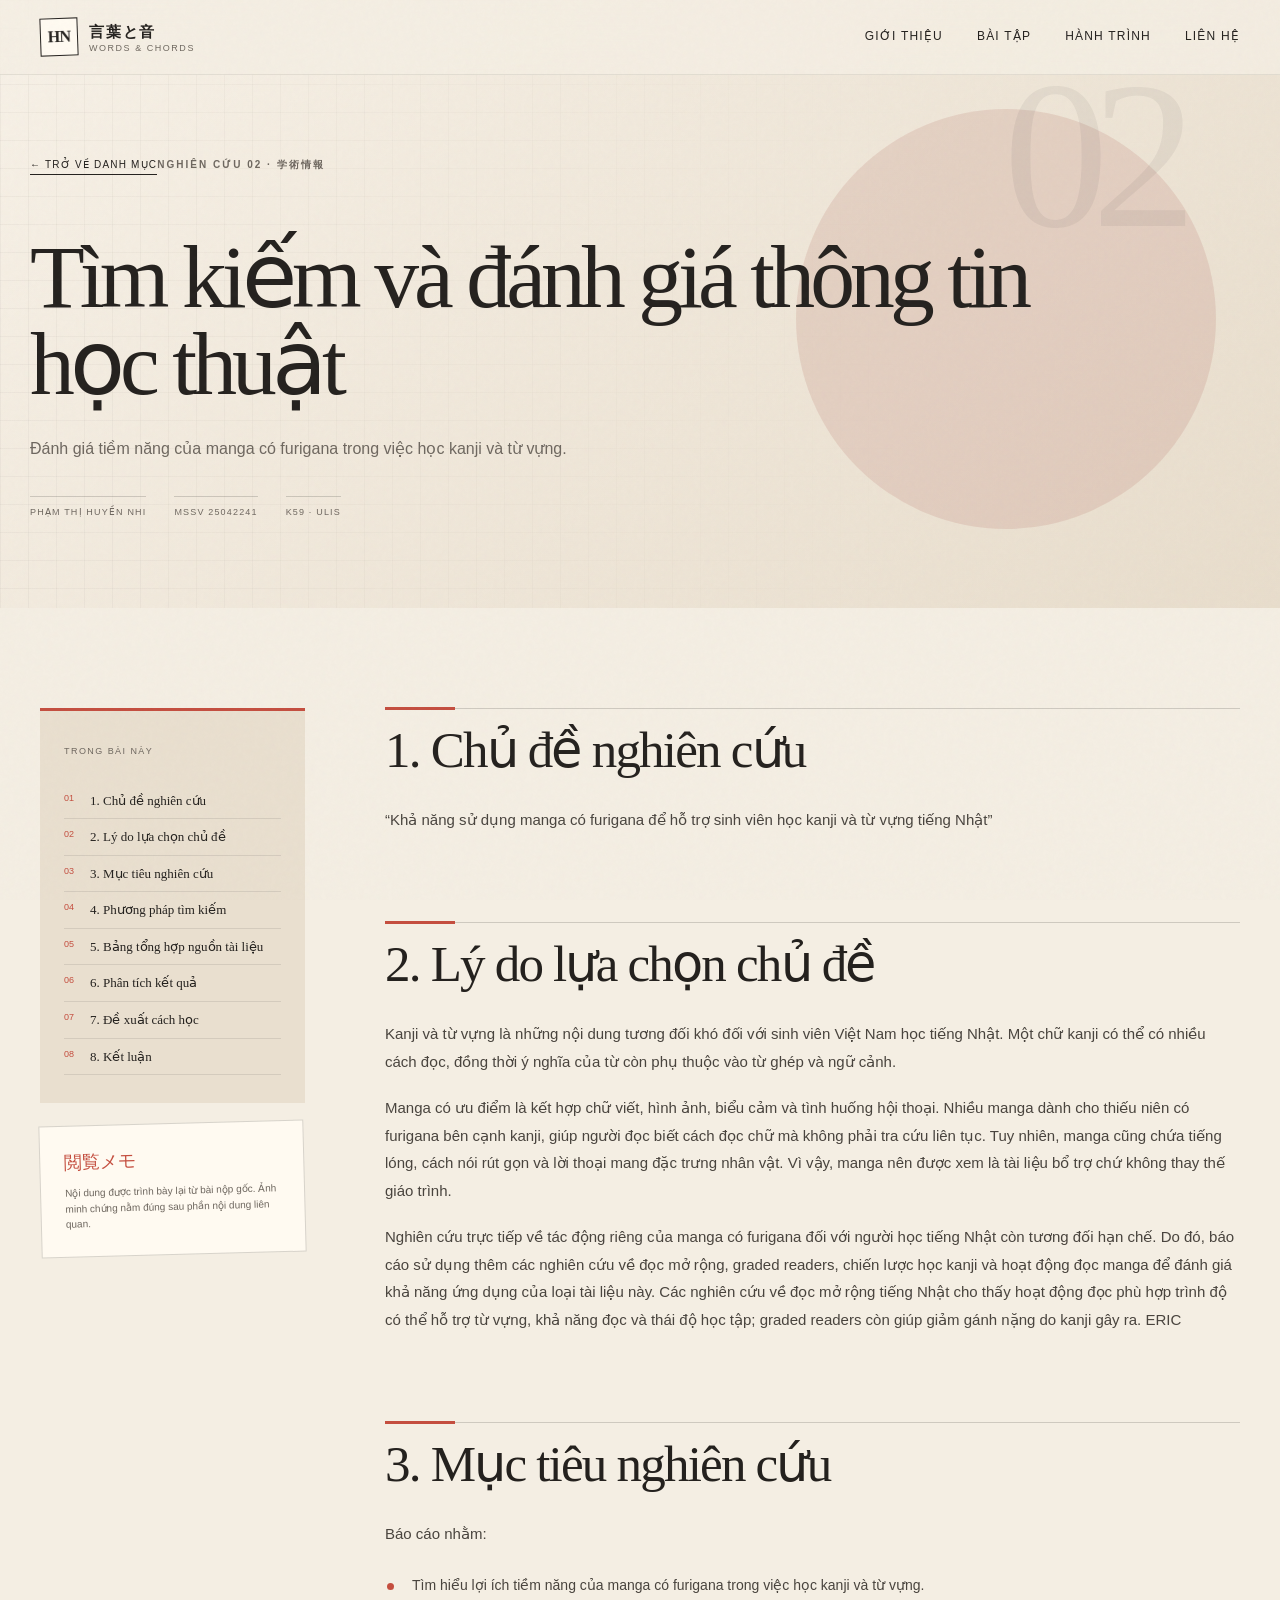
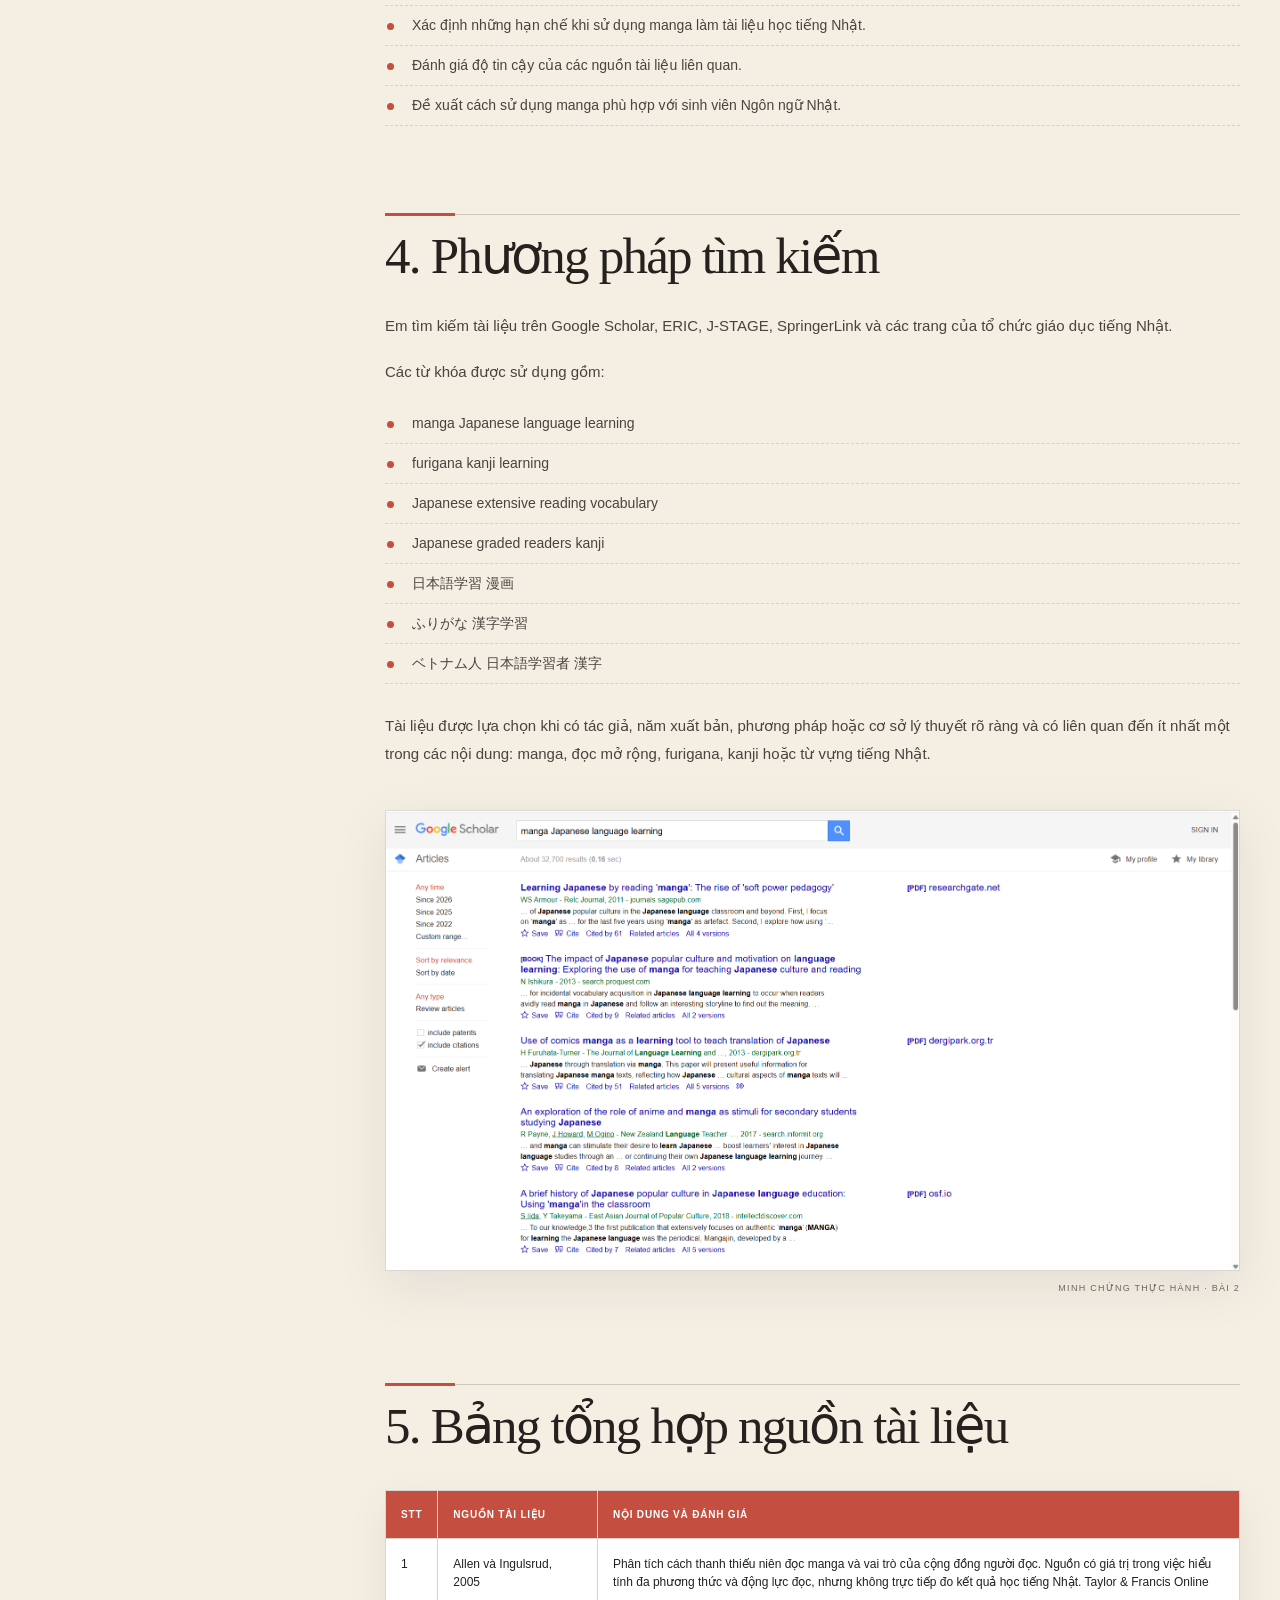
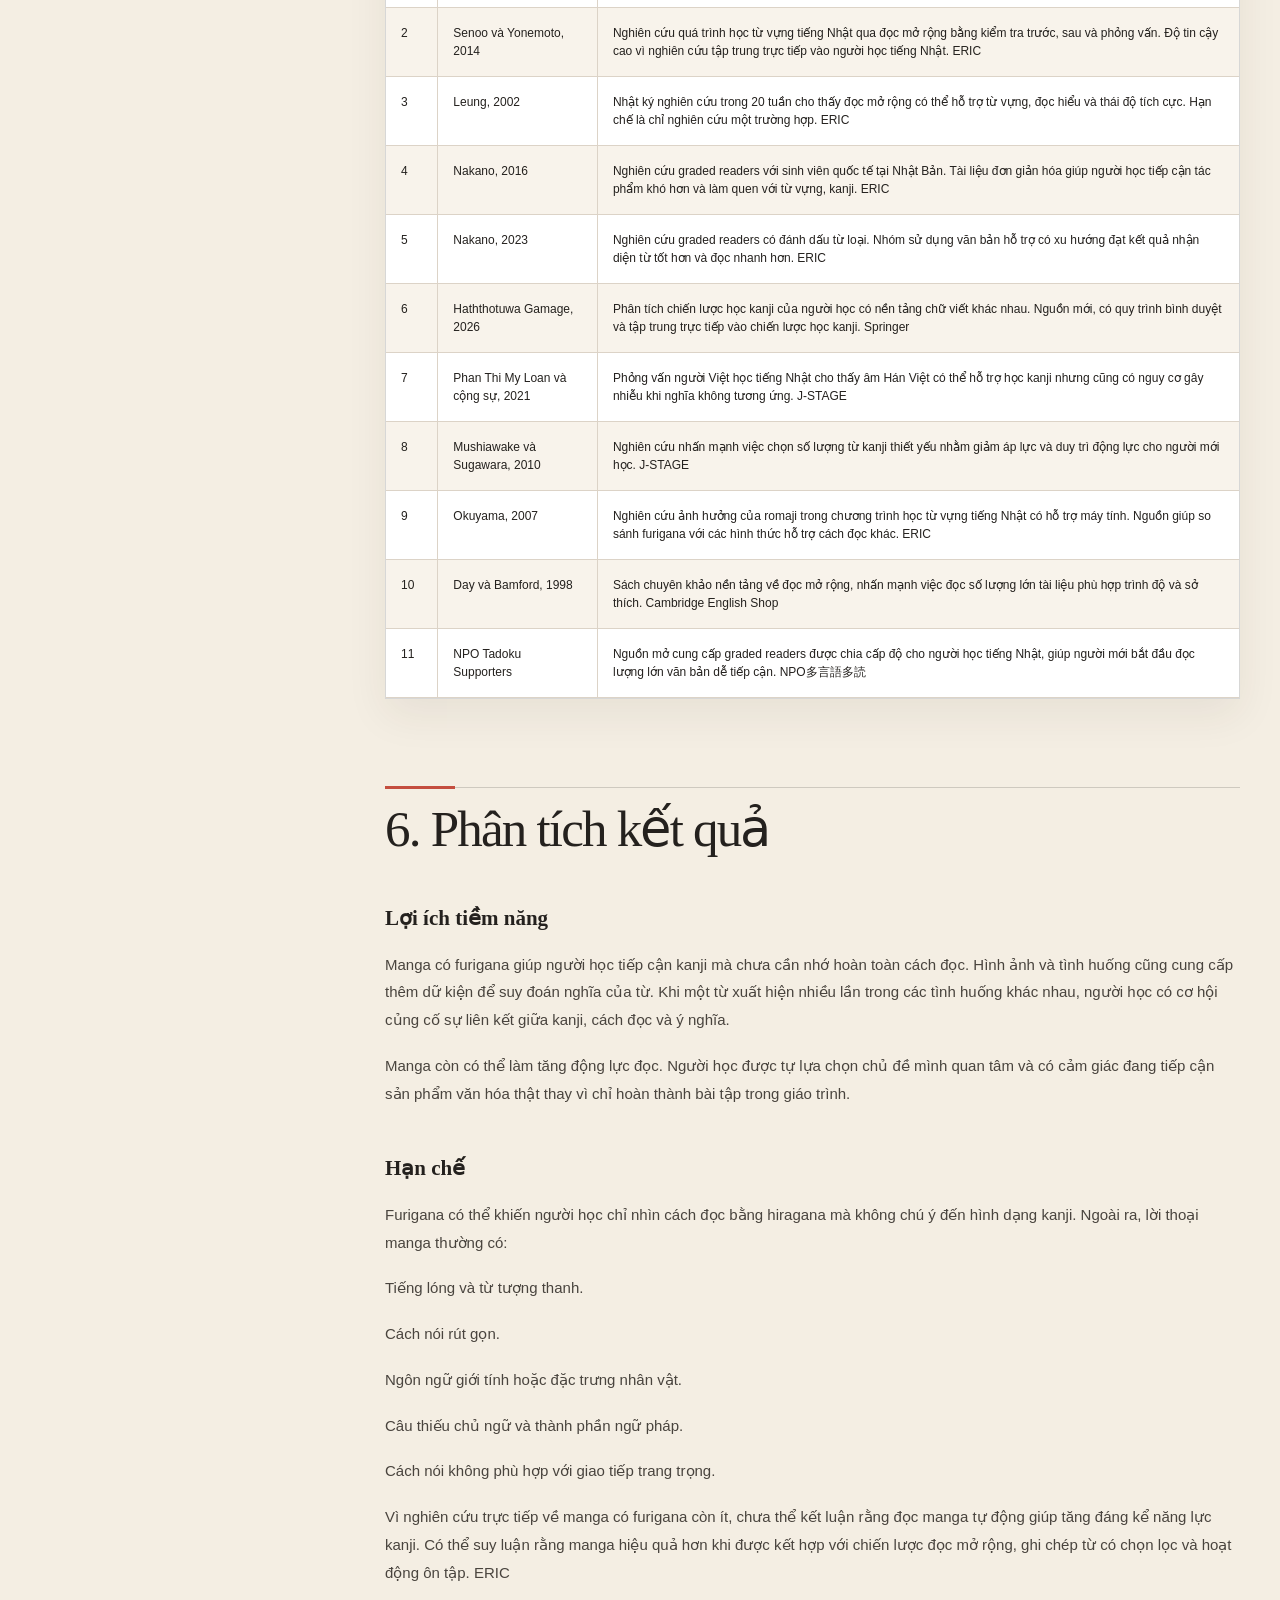
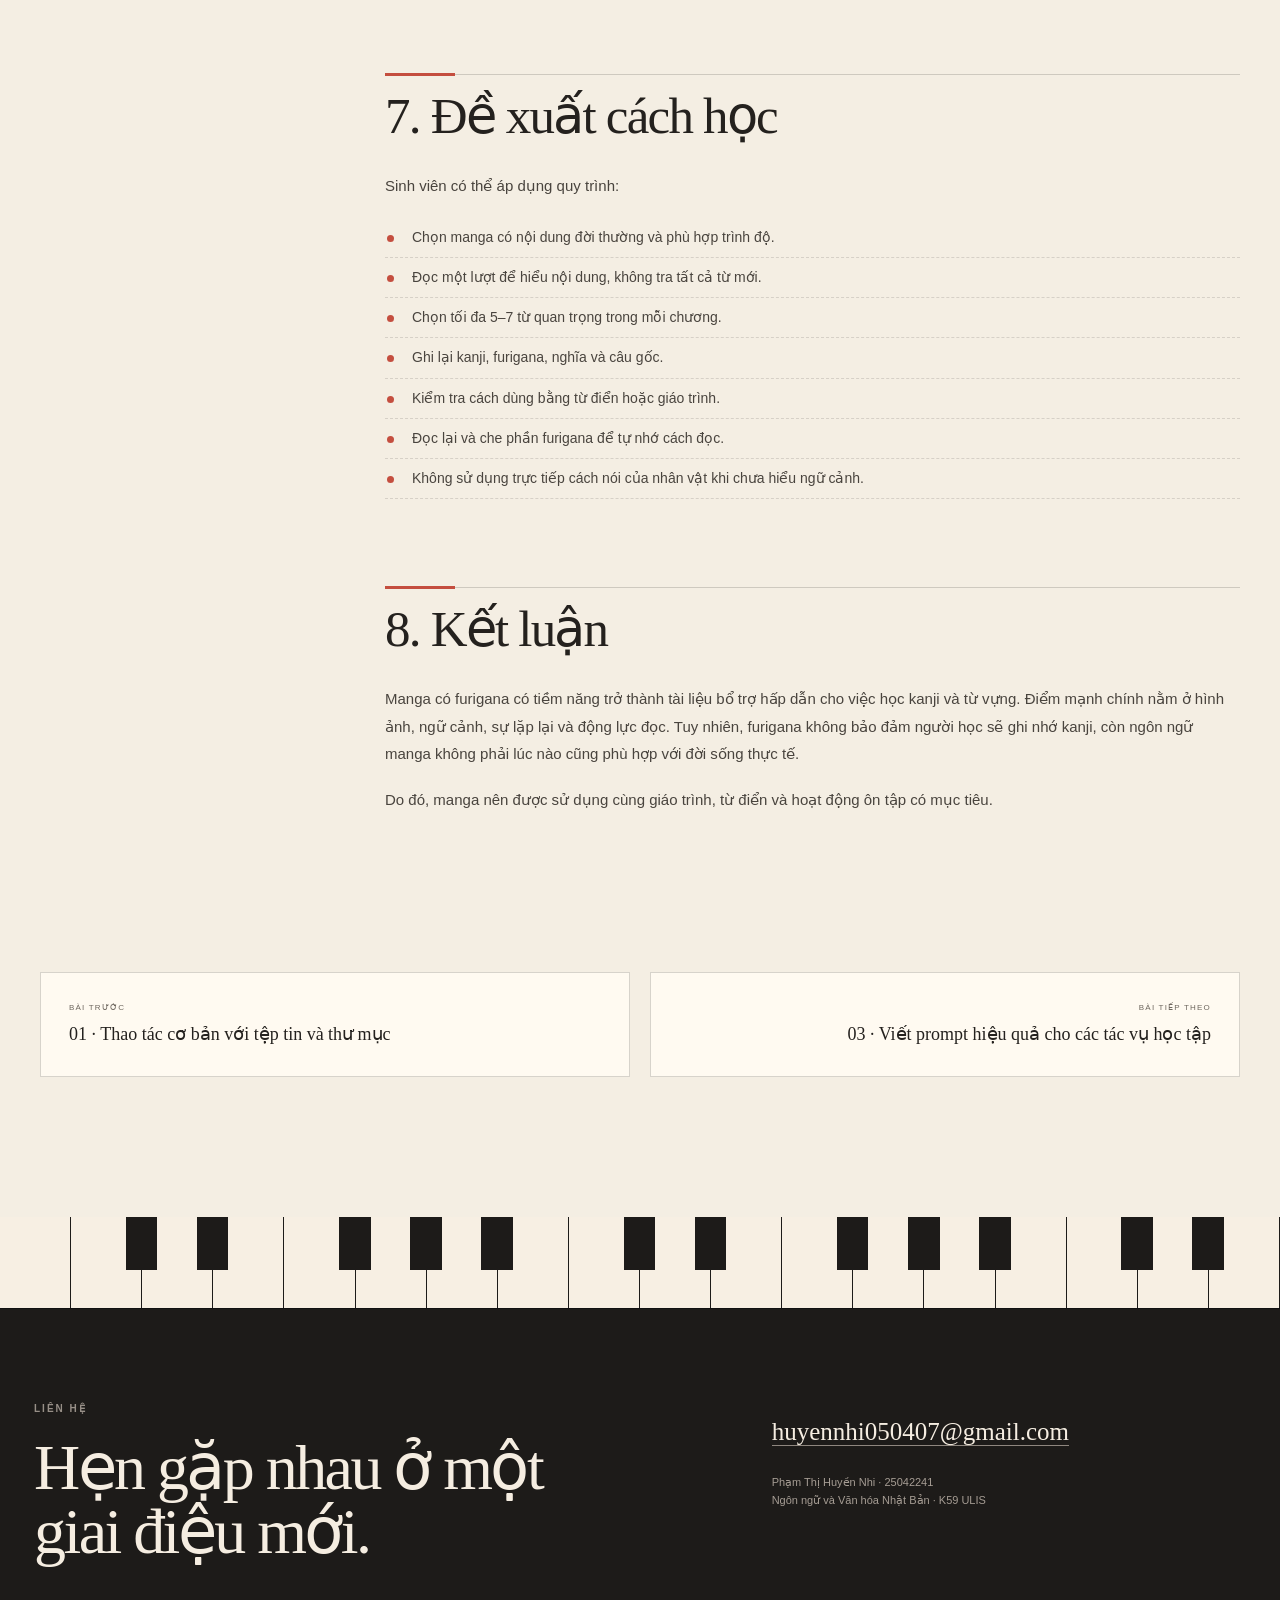
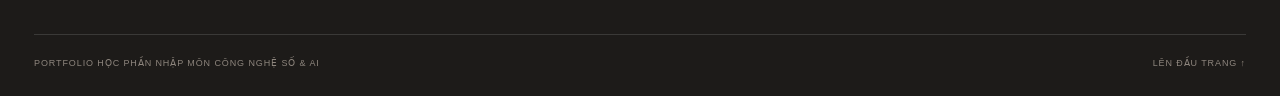
==== bai-2/index.html @ 7abbdb40 "first commit" ====
<!doctype html><html lang="vi"><head><meta charset="utf-8"><meta name="viewport" content="width=device-width,initial-scale=1"><meta name="description" content="Portfolio học tập của Phạm Thị Huyền Nhi, sinh viên Ngôn ngữ và Văn hóa Nhật Bản, K59 ULIS."><meta name="theme-color" content="#f4eee3"><title>Tìm kiếm và đánh giá thông tin học thuật</title><link rel="icon" href="../assets/favicon.svg" type="image/svg+xml"><link rel="stylesheet" href="../assets/css/styles.css"><script defer src="../assets/js/main.js"></script></head><body id="top"><header class="site-header"><div class="nav-shell"><a class="brand" href="../index.html" aria-label="Về trang chủ"><span class="brand-mark">HN</span><span><b>言葉と音</b><small>words &amp; chords</small></span></a><nav class="desktop-nav" aria-label="Điều hướng chính"><a href="../index.html#about">Giới thiệu</a><a href="../index.html#projects">Bài tập</a><a href="../index.html#journey">Hành trình</a><a href="../index.html#contact">Liên hệ</a></nav><button class="menu-button" type="button" aria-expanded="false" aria-controls="mobile-menu"><span></span><span></span></button></div><div id="mobile-menu" class="mobile-menu" hidden><a href="../index.html#about">Giới thiệu</a><a href="../index.html#projects">Bài tập</a><a href="../index.html#journey">Hành trình</a><a href="../index.html#contact">Liên hệ</a></div></header>
<main class="project-page accent-vermilion">
<section class="project-hero"><div class="paper-grid"></div><div class="project-hero-inner"><a class="back-link" href="../index.html#projects">← Trở về danh mục</a><div class="project-number">02</div><span class="section-kicker">Nghiên cứu 02 · 学術情報</span><h1>Tìm kiếm và đánh giá thông tin học thuật</h1><p>Đánh giá tiềm năng của manga có furigana trong việc học kanji và từ vựng.</p><div class="project-meta"><span>Phạm Thị Huyền Nhi</span><span>MSSV 25042241</span><span>K59 · ULIS</span></div></div></section>
<section class="article-layout"><aside class="article-aside"><div class="toc-card"><span class="toc-label">Trong bài này</span><ol><li>1. Chủ đề nghiên cứu</li><li>2. Lý do lựa chọn chủ đề</li><li>3. Mục tiêu nghiên cứu</li><li>4. Phương pháp tìm kiếm</li><li>5. Bảng tổng hợp nguồn tài liệu</li><li>6. Phân tích kết quả</li><li>7. Đề xuất cách học</li><li>8. Kết luận</li></ol></div><div class="note-card"><span>閲覧メモ</span><p>Nội dung được trình bày lại từ bài nộp gốc. Ảnh minh chứng nằm đúng sau phần nội dung liên quan.</p></div></aside><article class="article-content"><h2>1. Chủ đề nghiên cứu</h2>
<p>“Khả năng sử dụng manga có furigana để hỗ trợ sinh viên học kanji và từ vựng tiếng Nhật”</p>
<h2>2. Lý do lựa chọn chủ đề</h2>
<p>Kanji và từ vựng là những nội dung tương đối khó đối với sinh viên Việt Nam học tiếng Nhật. Một chữ kanji có thể có nhiều cách đọc, đồng thời ý nghĩa của từ còn phụ thuộc vào từ ghép và ngữ cảnh.</p>
<p>Manga có ưu điểm là kết hợp chữ viết, hình ảnh, biểu cảm và tình huống hội thoại. Nhiều manga dành cho thiếu niên có furigana bên cạnh kanji, giúp người đọc biết cách đọc chữ mà không phải tra cứu liên tục. Tuy nhiên, manga cũng chứa tiếng lóng, cách nói rút gọn và lời thoại mang đặc trưng nhân vật. Vì vậy, manga nên được xem là tài liệu bổ trợ chứ không thay thế giáo trình.</p>
<p>Nghiên cứu trực tiếp về tác động riêng của manga có furigana đối với người học tiếng Nhật còn tương đối hạn chế. Do đó, báo cáo sử dụng thêm các nghiên cứu về đọc mở rộng, graded readers, chiến lược học kanji và hoạt động đọc manga để đánh giá khả năng ứng dụng của loại tài liệu này. Các nghiên cứu về đọc mở rộng tiếng Nhật cho thấy hoạt động đọc phù hợp trình độ có thể hỗ trợ từ vựng, khả năng đọc và thái độ học tập; graded readers còn giúp giảm gánh nặng do kanji gây ra. ERIC</p>
<h2>3. Mục tiêu nghiên cứu</h2>
<p>Báo cáo nhằm:</p>
<ul class="article-list">
<li>Tìm hiểu lợi ích tiềm năng của manga có furigana trong việc học kanji và từ vựng.</li>
<li>Xác định những hạn chế khi sử dụng manga làm tài liệu học tiếng Nhật.</li>
<li>Đánh giá độ tin cậy của các nguồn tài liệu liên quan.</li>
<li>Đề xuất cách sử dụng manga phù hợp với sinh viên Ngôn ngữ Nhật.</li>
</ul>
<h2>4. Phương pháp tìm kiếm</h2>
<p>Em tìm kiếm tài liệu trên Google Scholar, ERIC, J-STAGE, SpringerLink và các trang của tổ chức giáo dục tiếng Nhật.</p>
<p>Các từ khóa được sử dụng gồm:</p>
<ul class="article-list">
<li>manga Japanese language learning</li>
<li>furigana kanji learning</li>
<li>Japanese extensive reading vocabulary</li>
<li>Japanese graded readers kanji</li>
<li>日本語学習 漫画</li>
<li>ふりがな 漢字学習</li>
<li>ベトナム人 日本語学習者 漢字</li>
</ul>
<p>Tài liệu được lựa chọn khi có tác giả, năm xuất bản, phương pháp hoặc cơ sở lý thuyết rõ ràng và có liên quan đến ít nhất một trong các nội dung: manga, đọc mở rộng, furigana, kanji hoặc từ vựng tiếng Nhật.</p>
<figure class="evidence"><button class="image-zoom" type="button" data-image="../assets/images/projects/bai-2-01.png" aria-label="Mở ảnh minh chứng"><img src="../assets/images/projects/bai-2-01.png" alt="Minh chứng thực hành Bài 2" loading="lazy"></button><figcaption>Minh chứng thực hành · Bài 2</figcaption></figure>
<h2>5. Bảng tổng hợp nguồn tài liệu</h2>
<div class="table-scroll" role="region" aria-label="Bảng nội dung" tabindex="0"><table><thead><tr><th>STT</th><th>Nguồn tài liệu</th><th>Nội dung và đánh giá</th></tr></thead><tbody>
<tr><td>1</td><td>Allen và Ingulsrud, 2005</td><td>Phân tích cách thanh thiếu niên đọc manga và vai trò của cộng đồng người đọc. Nguồn có giá trị trong việc hiểu tính đa phương thức và động lực đọc, nhưng không trực tiếp đo kết quả học tiếng Nhật. Taylor &amp; Francis Online</td></tr>
<tr><td>2</td><td>Senoo và Yonemoto, 2014</td><td>Nghiên cứu quá trình học từ vựng tiếng Nhật qua đọc mở rộng bằng kiểm tra trước, sau và phỏng vấn. Độ tin cậy cao vì nghiên cứu tập trung trực tiếp vào người học tiếng Nhật. ERIC</td></tr>
<tr><td>3</td><td>Leung, 2002</td><td>Nhật ký nghiên cứu trong 20 tuần cho thấy đọc mở rộng có thể hỗ trợ từ vựng, đọc hiểu và thái độ tích cực. Hạn chế là chỉ nghiên cứu một trường hợp. ERIC</td></tr>
<tr><td>4</td><td>Nakano, 2016</td><td>Nghiên cứu graded readers với sinh viên quốc tế tại Nhật Bản. Tài liệu đơn giản hóa giúp người học tiếp cận tác phẩm khó hơn và làm quen với từ vựng, kanji. ERIC</td></tr>
<tr><td>5</td><td>Nakano, 2023</td><td>Nghiên cứu graded readers có đánh dấu từ loại. Nhóm sử dụng văn bản hỗ trợ có xu hướng đạt kết quả nhận diện từ tốt hơn và đọc nhanh hơn. ERIC</td></tr>
<tr><td>6</td><td>Haththotuwa Gamage, 2026</td><td>Phân tích chiến lược học kanji của người học có nền tảng chữ viết khác nhau. Nguồn mới, có quy trình bình duyệt và tập trung trực tiếp vào chiến lược học kanji. Springer</td></tr>
<tr><td>7</td><td>Phan Thi My Loan và cộng sự, 2021</td><td>Phỏng vấn người Việt học tiếng Nhật cho thấy âm Hán Việt có thể hỗ trợ học kanji nhưng cũng có nguy cơ gây nhiễu khi nghĩa không tương ứng. J-STAGE</td></tr>
<tr><td>8</td><td>Mushiawake và Sugawara, 2010</td><td>Nghiên cứu nhấn mạnh việc chọn số lượng từ kanji thiết yếu nhằm giảm áp lực và duy trì động lực cho người mới học. J-STAGE</td></tr>
<tr><td>9</td><td>Okuyama, 2007</td><td>Nghiên cứu ảnh hưởng của romaji trong chương trình học từ vựng tiếng Nhật có hỗ trợ máy tính. Nguồn giúp so sánh furigana với các hình thức hỗ trợ cách đọc khác. ERIC</td></tr>
<tr><td>10</td><td>Day và Bamford, 1998</td><td>Sách chuyên khảo nền tảng về đọc mở rộng, nhấn mạnh việc đọc số lượng lớn tài liệu phù hợp trình độ và sở thích. Cambridge English Shop</td></tr>
<tr><td>11</td><td>NPO Tadoku Supporters</td><td>Nguồn mở cung cấp graded readers được chia cấp độ cho người học tiếng Nhật, giúp người mới bắt đầu đọc lượng lớn văn bản dễ tiếp cận. NPO多言語多読</td></tr>
</tbody></table></div>
<h2>6. Phân tích kết quả</h2>
<h3>Lợi ích tiềm năng</h3>
<p>Manga có furigana giúp người học tiếp cận kanji mà chưa cần nhớ hoàn toàn cách đọc. Hình ảnh và tình huống cũng cung cấp thêm dữ kiện để suy đoán nghĩa của từ. Khi một từ xuất hiện nhiều lần trong các tình huống khác nhau, người học có cơ hội củng cố sự liên kết giữa kanji, cách đọc và ý nghĩa.</p>
<p>Manga còn có thể làm tăng động lực đọc. Người học được tự lựa chọn chủ đề mình quan tâm và có cảm giác đang tiếp cận sản phẩm văn hóa thật thay vì chỉ hoàn thành bài tập trong giáo trình.</p>
<h3>Hạn chế</h3>
<p>Furigana có thể khiến người học chỉ nhìn cách đọc bằng hiragana mà không chú ý đến hình dạng kanji. Ngoài ra, lời thoại manga thường có:</p>
<p>Tiếng lóng và từ tượng thanh.</p>
<p>Cách nói rút gọn.</p>
<p>Ngôn ngữ giới tính hoặc đặc trưng nhân vật.</p>
<p>Câu thiếu chủ ngữ và thành phần ngữ pháp.</p>
<p>Cách nói không phù hợp với giao tiếp trang trọng.</p>
<p>Vì nghiên cứu trực tiếp về manga có furigana còn ít, chưa thể kết luận rằng đọc manga tự động giúp tăng đáng kể năng lực kanji. Có thể suy luận rằng manga hiệu quả hơn khi được kết hợp với chiến lược đọc mở rộng, ghi chép từ có chọn lọc và hoạt động ôn tập. ERIC</p>
<h2>7. Đề xuất cách học</h2>
<p>Sinh viên có thể áp dụng quy trình:</p>
<ul class="article-list">
<li>Chọn manga có nội dung đời thường và phù hợp trình độ.</li>
<li>Đọc một lượt để hiểu nội dung, không tra tất cả từ mới.</li>
<li>Chọn tối đa 5–7 từ quan trọng trong mỗi chương.</li>
<li>Ghi lại kanji, furigana, nghĩa và câu gốc.</li>
<li>Kiểm tra cách dùng bằng từ điển hoặc giáo trình.</li>
<li>Đọc lại và che phần furigana để tự nhớ cách đọc.</li>
<li>Không sử dụng trực tiếp cách nói của nhân vật khi chưa hiểu ngữ cảnh.</li>
</ul>
<h2>8. Kết luận</h2>
<p>Manga có furigana có tiềm năng trở thành tài liệu bổ trợ hấp dẫn cho việc học kanji và từ vựng. Điểm mạnh chính nằm ở hình ảnh, ngữ cảnh, sự lặp lại và động lực đọc. Tuy nhiên, furigana không bảo đảm người học sẽ ghi nhớ kanji, còn ngôn ngữ manga không phải lúc nào cũng phù hợp với đời sống thực tế.</p>
<p>Do đó, manga nên được sử dụng cùng giáo trình, từ điển và hoạt động ôn tập có mục tiêu.</p></article></section>
<nav class="project-pagination" aria-label="Chuyển bài"><a href="../bai-1/"><small>Bài trước</small><strong>01 · Thao tác cơ bản với tệp tin và thư mục</strong></a><a href="../bai-3/"><small>Bài tiếp theo</small><strong>03 · Viết prompt hiệu quả cho các tác vụ học tập</strong></a></nav>
</main><footer class="site-footer" id="contact"><div class="piano-keys" aria-hidden="true"><i></i><i></i><i></i><i></i><i></i><i></i><i></i><i></i><i></i><i></i><i></i><i></i><i></i><i></i><i></i><i></i><i></i><i></i></div><div class="footer-grid"><div><span class="section-kicker">Liên hệ</span><h2>Hẹn gặp nhau ở một<br>giai điệu mới.</h2></div><div class="footer-contact"><a href="mailto:huyennhi050407@gmail.com">huyennhi050407@gmail.com</a><p>Phạm Thị Huyền Nhi · 25042241<br>Ngôn ngữ và Văn hóa Nhật Bản · K59 ULIS</p></div></div><div class="footer-bottom"><span>Portfolio học phần Nhập môn Công nghệ số &amp; AI</span><a href="#top">Lên đầu trang ↑</a></div></footer><div class="lightbox" role="dialog" aria-modal="true" aria-label="Xem ảnh" hidden><button class="lightbox-close" aria-label="Đóng ảnh">×</button><img alt="Ảnh minh chứng phóng lớn"></div></body></html>
---- assets/css/styles.css ----
:root{
  --paper:#f4eee3;
  --paper-2:#fffaf1;
  --ink:#24211e;
  --muted:#6e675f;
  --line:rgba(36,33,30,.18);
  --indigo:#315a9b;
  --verm:#c44e3f;
  --sage:#87958a;
  --brass:#b78e52;
  --blue:#567ba8;
  --red:#a8443d;
  --shadow:0 22px 60px rgba(51,40,28,.12);
  --serif:ui-serif,Georgia,"Times New Roman","Noto Serif","Noto Serif JP",serif;
  --sans:ui-sans-serif,-apple-system,BlinkMacSystemFont,"Segoe UI","Noto Sans","Noto Sans JP",Arial,sans-serif;
  --hand:"Segoe Print","Bradley Hand","Comic Sans MS",cursive;
}
*{box-sizing:border-box}
html{scroll-behavior:smooth}
body{margin:0;background:var(--paper);color:var(--ink);font-family:var(--sans);line-height:1.65;-webkit-font-smoothing:antialiased;overflow-x:hidden}
body::before{content:"";position:fixed;inset:0;pointer-events:none;opacity:.25;z-index:1000;background-image:url("data:image/svg+xml,%3Csvg viewBox='0 0 180 180' xmlns='http://www.w3.org/2000/svg'%3E%3Cfilter id='n'%3E%3CfeTurbulence type='fractalNoise' baseFrequency='.9' numOctaves='2' stitchTiles='stitch'/%3E%3C/filter%3E%3Crect width='100%25' height='100%25' filter='url(%23n)' opacity='.11'/%3E%3C/svg%3E")}
a{color:inherit;text-decoration:none}
img{display:block;max-width:100%}
button{font:inherit;color:inherit}
button,a{ -webkit-tap-highlight-color:transparent }
:focus-visible{outline:3px solid var(--indigo);outline-offset:4px}
::selection{background:#dbc9af;color:var(--ink)}

/* header */
.site-header{position:fixed;inset:0 0 auto;z-index:100;background:rgba(244,238,227,.82);backdrop-filter:blur(18px);border-bottom:1px solid rgba(36,33,30,.08)}
.nav-shell{height:74px;max-width:1440px;margin:auto;padding:0 40px;display:flex;align-items:center;justify-content:space-between}
.brand{display:flex;align-items:center;gap:11px}
.brand-mark{width:38px;height:38px;display:grid;place-items:center;border:1.5px solid var(--ink);font-family:var(--serif);font-weight:700;letter-spacing:-.04em;transform:rotate(-2deg);background:var(--paper-2)}
.brand b{display:block;font-family:var(--serif);font-size:15px;letter-spacing:.12em}
.brand small{display:block;color:var(--muted);font-size:9px;letter-spacing:.17em;text-transform:uppercase;line-height:1.1}
.desktop-nav{display:flex;align-items:center;gap:34px;font-size:12px;letter-spacing:.1em;text-transform:uppercase}
.desktop-nav a{position:relative}
.desktop-nav a::after{content:"";position:absolute;left:0;right:100%;bottom:-7px;height:1px;background:var(--ink);transition:right .25s ease}
.desktop-nav a:hover::after{right:0}
.menu-button{display:none;border:0;background:none;width:44px;height:44px;cursor:pointer}
.menu-button span{display:block;width:23px;height:1px;background:var(--ink);margin:6px auto;transition:.25s}
.mobile-menu{padding:18px 24px 24px;border-top:1px solid var(--line);background:var(--paper)}
.mobile-menu a{display:block;padding:10px 0;font-family:var(--serif);font-size:24px}

/* shared */
.section{padding:130px max(34px,calc((100vw - 1340px)/2))}
.section-kicker{display:inline-block;font-size:10px;letter-spacing:.2em;text-transform:uppercase;color:var(--muted);font-weight:700;margin-bottom:18px}
.section-heading h2{font:400 clamp(44px,5.4vw,78px)/.98 var(--serif);letter-spacing:-.055em;margin:0}
.section-heading h2 em{font-weight:400;color:var(--verm)}
.section-heading.split{display:grid;grid-template-columns:1.1fr .7fr;gap:70px;align-items:end;margin-bottom:66px}
.section-heading.split p{font-size:15px;color:var(--muted);max-width:540px;margin:0 0 4px}
.button{display:inline-flex;min-height:48px;padding:0 20px;align-items:center;justify-content:center;border:1px solid var(--ink);font-size:11px;font-weight:700;letter-spacing:.11em;text-transform:uppercase;transition:transform .2s,box-shadow .2s,background .2s;cursor:pointer}
.button.primary{background:var(--ink);color:var(--paper-2);box-shadow:5px 5px 0 var(--verm)}
.button.primary:hover{transform:translate(3px,3px);box-shadow:2px 2px 0 var(--verm)}
.button.ghost{background:rgba(255,255,255,.3)}
.button.ghost:hover{background:var(--paper-2)}
.reveal{opacity:0;transform:translateY(24px);transition:opacity .75s cubic-bezier(.16,1,.3,1),transform .75s cubic-bezier(.16,1,.3,1)}
.reveal.is-visible{opacity:1;transform:none}

/* hero */
.hero{min-height:100vh;padding:116px max(32px,calc((100vw - 1440px)/2)) 62px;position:relative;display:grid;align-items:center;overflow:hidden}
.hero-texture{position:absolute;inset:0;background:linear-gradient(90deg,transparent 49.9%,rgba(36,33,30,.05) 50%,transparent 50.1%),linear-gradient(rgba(36,33,30,.035) 1px,transparent 1px),linear-gradient(90deg,rgba(36,33,30,.035) 1px,transparent 1px);background-size:100% 100%,32px 32px,32px 32px;mask-image:linear-gradient(to bottom,black,transparent 83%)}
.hero-shell{position:relative;display:grid;grid-template-columns:1.03fr 1.18fr .64fr;gap:24px;align-items:stretch;max-width:1440px;margin:auto;width:100%}
.hero-copy{padding:58px 30px 42px 24px;position:relative;z-index:3}
.tiny-note{position:absolute;left:-12px;top:-10px;width:150px;padding:14px 17px;background:#fbf6eb;box-shadow:0 8px 28px rgba(58,45,33,.12);transform:rotate(-4deg);font-family:var(--hand);border:1px solid rgba(36,33,30,.08)}
.tiny-note::before{content:"";position:absolute;width:52px;height:15px;background:rgba(188,152,110,.38);top:-8px;left:45px;transform:rotate(3deg)}
.tiny-note span,.tiny-note small{display:block}.tiny-note span{font-size:15px}.tiny-note small{font-size:9px;color:var(--muted)}
.hero-copy>.section-kicker{margin-top:85px}
.hero h1{font:400 clamp(62px,7vw,112px)/.76 var(--serif);letter-spacing:-.075em;margin:0 0 36px;max-width:620px}
.hero h1 span{display:block;font:400 clamp(19px,2vw,30px)/1 var(--hand);letter-spacing:.01em;margin:0 0 16px 8px;color:var(--verm);transform:rotate(-2deg);transform-origin:left}
.hero-lede{max-width:520px;font-size:17px;line-height:1.75;margin:0 0 32px;color:#4e4943}
.hero-lede em{font-family:var(--serif);font-size:1.12em;color:var(--ink)}
.hero-actions{display:flex;gap:14px;flex-wrap:wrap}
.quick-facts{display:flex;gap:28px;margin-top:56px;padding-top:22px;border-top:1px solid var(--line)}
.quick-facts span{font-size:9px;letter-spacing:.09em;text-transform:uppercase;color:var(--muted)}
.quick-facts b{display:block;font:600 18px var(--serif);color:var(--ink);letter-spacing:0;text-transform:none}
.hero-collage{min-height:660px;background:#d9c7ad;position:relative;overflow:hidden;box-shadow:var(--shadow);clip-path:polygon(2% 3%,97% 0,100% 96%,5% 100%,0 45%);isolation:isolate}
.hero-collage::before{content:"";position:absolute;inset:0;background:radial-gradient(circle at 30% 18%,rgba(255,255,255,.48),transparent 34%),linear-gradient(145deg,#ddcbae,#b79570);z-index:-3}
.hero-collage::after{content:"";position:absolute;inset:0;background:linear-gradient(rgba(255,255,255,.11),rgba(65,43,22,.11));mix-blend-mode:soft-light;z-index:5;pointer-events:none}
.sun-disc{position:absolute;width:340px;height:340px;border-radius:50%;background:var(--verm);right:8%;top:8%;opacity:.9;z-index:-2}
.portrait-frame{position:absolute;inset:4% 3% 0 8%;display:flex;align-items:flex-end;justify-content:center}
.portrait-frame img{height:94%;width:auto;max-width:95%;object-fit:contain;filter:drop-shadow(0 28px 35px rgba(29,25,20,.28));position:relative;z-index:2}
.vertical-label{position:absolute;left:-1%;top:23%;writing-mode:vertical-rl;background:rgba(247,239,226,.92);padding:16px 9px;font-family:var(--serif);font-size:13px;letter-spacing:.22em;z-index:3;box-shadow:3px 5px 0 rgba(36,33,30,.16)}
.photo-caption{position:absolute;right:18px;bottom:42px;background:#f6eedf;padding:13px 18px;z-index:7;transform:rotate(-2deg);box-shadow:0 10px 22px rgba(42,29,17,.2)}
.photo-caption::before{content:"";position:absolute;top:-7px;left:38%;width:55px;height:13px;background:rgba(222,193,150,.65)}
.photo-caption b,.photo-caption span{display:block}.photo-caption b{font-family:var(--serif);font-size:17px}.photo-caption span{font-size:9px;color:var(--muted)}
.staff-lines{position:absolute;left:-4%;top:18%;width:74%;z-index:1;transform:rotate(-8deg)}
.staff-lines i{display:block;border-top:1px solid rgba(36,33,30,.4);height:13px}.staff-lines b{position:absolute;right:10%;top:-45px;font:90px var(--serif);color:rgba(36,33,30,.42);transform:rotate(8deg)}
.guitar-line{position:absolute;right:-4%;bottom:-8%;width:32%;z-index:6;opacity:.58}.guitar-line svg{width:100%;fill:none;stroke:var(--ink);stroke-width:2.1;stroke-linecap:round;stroke-linejoin:round}
.hero-panel{background:rgba(255,250,241,.86);padding:36px 29px;box-shadow:var(--shadow);align-self:stretch;display:flex;flex-direction:column;justify-content:center;border-radius:0 26px 26px 0;position:relative}
.panel-heading{padding-bottom:20px;border-bottom:1px solid var(--line);margin-bottom:22px}.panel-heading span{display:block;font:26px var(--serif)}.panel-heading b{font-size:10px;color:var(--muted);letter-spacing:.12em;font-weight:500}
.skill-row{display:flex;align-items:center;justify-content:space-between;padding:11px 0;border-bottom:1px dashed rgba(36,33,30,.16);font-size:12px}.skill-row i{font-style:normal;letter-spacing:.15em;color:#7d6856;font-size:11px}
.interest-box{margin-top:28px;padding:16px 14px;background:#e9dfce;display:flex;gap:12px;align-items:center}.interest-box svg{width:38px;fill:none;stroke:var(--ink);stroke-width:1.5}.interest-box b,.interest-box span{display:block}.interest-box b{font:16px var(--serif)}.interest-box span{font-size:10px;color:var(--muted);line-height:1.45}
.scroll-cue{position:absolute;bottom:16px;left:50%;transform:translateX(-50%);font-size:9px;letter-spacing:.15em;text-transform:uppercase;color:var(--muted)}.scroll-cue span{display:inline-block;margin-left:8px;animation:float 1.5s ease-in-out infinite}@keyframes float{50%{transform:translateY(5px)}}

/* about */
.about{background:#f8f3ea;position:relative;border-top:1px solid rgba(36,33,30,.08);border-bottom:1px solid rgba(36,33,30,.08)}
.about::before{content:"";position:absolute;left:4%;top:6%;width:120px;height:90px;border:1px solid rgba(36,33,30,.12);transform:rotate(-7deg);background:repeating-linear-gradient(0deg,transparent 0 15px,rgba(36,33,30,.08) 16px)}
.about-grid{display:grid;grid-template-columns:.8fr 1.35fr;gap:80px;margin-top:70px;align-items:start}
.about-story{padding:46px;background:#ece0ce;box-shadow:9px 9px 0 rgba(49,90,155,.16);transform:rotate(-1deg);position:relative}
.about-story::before{content:"";position:absolute;top:-9px;left:35%;width:100px;height:18px;background:rgba(194,157,112,.48)}
.about-story p{font:20px/1.6 var(--serif);margin:0 0 22px}.about-story strong{color:var(--verm)}
.about-story blockquote{margin:42px 0 0;padding:22px 0 0;border-top:1px solid var(--line);font-size:11px;color:var(--muted)}.about-story blockquote span{display:block;font:24px var(--serif);color:var(--ink)}
.interest-cards{display:grid;grid-template-columns:repeat(3,1fr);gap:18px;padding-top:15px}
.interest-card{min-height:300px;padding:28px 24px;border:1px solid var(--line);background:var(--paper-2);position:relative;display:flex;flex-direction:column;justify-content:flex-end;transition:transform .3s ease,box-shadow .3s ease}
.interest-card:hover{transform:translateY(-8px) rotate(.3deg);box-shadow:var(--shadow)}
.interest-card.tilted{transform:rotate(2deg);background:#ead6c7}.interest-card.tilted:hover{transform:rotate(2deg) translateY(-8px)}
.interest-card.japanese{background:#d6dfd6}.interest-card svg{width:90px;height:90px;position:absolute;top:38px;left:50%;transform:translateX(-50%);fill:none;stroke:var(--ink);stroke-width:1.5}
.interest-no{position:absolute;top:18px;right:20px;font:12px var(--serif);color:var(--muted)}
.interest-card b{font:25px var(--serif)}.interest-card p{font-size:12px;color:var(--muted);line-height:1.5;margin:7px 0 0}
.big-kanji{position:absolute;top:18px;left:50%;transform:translateX(-50%);font:110px var(--serif);color:rgba(36,33,30,.22)}

/* projects */
.projects{background:var(--paper)}
.projects-grid{display:grid;grid-template-columns:repeat(12,1fr);gap:24px;align-items:start}
.project-card{background:var(--paper-2);border:1px solid var(--line);overflow:hidden;transition:transform .32s cubic-bezier(.16,1,.3,1),box-shadow .32s;position:relative}
.project-card:hover{transform:translateY(-8px);box-shadow:var(--shadow)}
.project-1,.project-4{grid-column:span 7}.project-2,.project-3{grid-column:span 5}.project-5{grid-column:span 5}.project-6{grid-column:span 7}
.project-2{margin-top:70px}.project-4{margin-top:-30px}.project-6{margin-top:-25px}
.project-thumb{height:310px;overflow:hidden;position:relative;background:#ddd2c0}.project-thumb img{width:100%;height:100%;object-fit:cover;object-position:top;transition:transform .55s cubic-bezier(.16,1,.3,1),filter .4s}.project-card:hover .project-thumb img{transform:scale(1.035);filter:saturate(1.06)}
.project-jp{position:absolute;right:14px;top:14px;background:rgba(246,239,227,.9);padding:7px 10px;font:11px var(--serif);letter-spacing:.12em}
.project-card-copy{padding:28px 30px 31px}.project-card-copy>div{display:flex;justify-content:space-between;align-items:center}.card-index{font:24px var(--serif);color:var(--verm)}.card-tag{font-size:9px;text-transform:uppercase;letter-spacing:.15em;color:var(--muted)}
.project-card h3{font:30px/1.08 var(--serif);letter-spacing:-.035em;margin:16px 0 12px}.project-card p{font-size:12px;color:var(--muted);line-height:1.6;margin:0;max-width:550px}.card-link{display:inline-block;margin-top:24px;font-size:10px;font-weight:700;text-transform:uppercase;letter-spacing:.12em;border-bottom:1px solid var(--ink)}.card-link b{font-size:14px;margin-left:6px}

/* journey */
.journey{background:#282522;color:#f7f0e4;display:grid;grid-template-columns:.85fr 1.15fr;gap:90px;align-items:center;overflow:hidden}
.journey-visual{min-height:580px;position:relative}
.record{width:min(31vw,420px);aspect-ratio:1;border-radius:50%;background:#171615;position:absolute;left:5%;top:6%;box-shadow:0 28px 70px rgba(0,0,0,.35);display:grid;place-items:center}
.record::after{content:"";position:absolute;inset:45%;border-radius:50%;background:#bc8f64;border:7px solid #e1c39b}.record i{position:absolute;border:1px solid rgba(255,255,255,.12);border-radius:50%}.record i:nth-child(1){inset:8%}.record i:nth-child(2){inset:20%}.record i:nth-child(3){inset:31%}.record b{z-index:2;color:#292522;font:16px var(--serif)}
.music-note-paper{position:absolute;right:0;bottom:3%;width:62%;background:#e9dcc8;color:var(--ink);padding:35px 34px;transform:rotate(4deg);box-shadow:0 20px 40px rgba(0,0,0,.3)}.music-note-paper::before{content:"";position:absolute;left:0;right:0;top:60px;height:65px;background:repeating-linear-gradient(0deg,transparent 0 11px,rgba(36,33,30,.13) 12px)}.music-note-paper span{font-size:9px;text-transform:uppercase;letter-spacing:.18em}.music-note-paper strong{display:block;font:23px var(--serif);margin:12px 0 30px}.music-note-paper p{font:18px/1.5 var(--hand);position:relative;margin:0}
.journey-copy .section-kicker{color:#bdb3a8}.journey-copy h2{font:400 clamp(43px,5vw,70px)/1.02 var(--serif);letter-spacing:-.045em;margin:0 0 54px}
.timeline{border-left:1px solid rgba(255,255,255,.22);padding-left:30px}.timeline div{position:relative;padding:0 0 34px 27px}.timeline div::before{content:"";position:absolute;left:-35px;top:6px;width:9px;height:9px;border-radius:50%;background:var(--verm);box-shadow:0 0 0 8px #282522}.timeline b{font:18px var(--serif);color:#d1a774}.timeline span{display:block;font:20px var(--serif);margin:4px 0 5px}.timeline p{font-size:12px;color:#aaa19a;margin:0;max-width:480px}

/* closing/footer */
.closing-note{background:#e9dfcf}
.closing-paper{max-width:1040px;margin:auto;background:var(--paper-2);padding:72px 100px;box-shadow:var(--shadow);position:relative;transform:rotate(-.4deg);overflow:hidden}
.closing-paper::before,.closing-paper::after{content:"";position:absolute;width:140px;height:28px;background:rgba(190,158,117,.4);top:-8px}.closing-paper::before{left:8%;transform:rotate(-4deg)}.closing-paper::after{right:8%;transform:rotate(5deg)}
.closing-paper>div{max-width:680px}.closing-paper h2{font:400 clamp(48px,6vw,80px)/1 var(--serif);letter-spacing:-.05em;margin:0 0 25px}.closing-paper p{color:var(--muted);margin:0 0 32px;max-width:610px}.vertical-jp{position:absolute;right:50px;top:54px;writing-mode:vertical-rl;font:25px var(--serif);letter-spacing:.24em;color:rgba(36,33,30,.23)}
.site-footer{background:#1d1b19;color:#f5ede1;padding:0 max(34px,calc((100vw - 1340px)/2)) 25px;position:relative;overflow:hidden}
.piano-keys{height:92px;display:flex;margin:0 calc(-1 * max(34px,calc((100vw - 1340px)/2))) 85px;background:#f7efe3;border-bottom:1px solid #111}.piano-keys i{flex:1;border-right:1px solid #1d1b19;position:relative}.piano-keys i:nth-child(7n+2)::after,.piano-keys i:nth-child(7n+3)::after,.piano-keys i:nth-child(7n+5)::after,.piano-keys i:nth-child(7n+6)::after,.piano-keys i:nth-child(7n)::after{content:"";position:absolute;right:-23%;top:0;width:45%;height:58%;background:#1d1b19;z-index:2}
.footer-grid{display:grid;grid-template-columns:1fr .7fr;gap:60px;padding-bottom:70px}.footer-grid .section-kicker{color:#978f87}.footer-grid h2{font:400 clamp(42px,5vw,68px)/1 var(--serif);letter-spacing:-.04em;margin:0}.footer-contact{padding-top:24px}.footer-contact>a{font:25px var(--serif);border-bottom:1px solid #8f877f}.footer-contact p{font-size:11px;color:#a69d94;margin-top:24px}.footer-bottom{border-top:1px solid rgba(255,255,255,.13);padding-top:21px;display:flex;justify-content:space-between;color:#8d857d;font-size:9px;letter-spacing:.1em;text-transform:uppercase}

/* Project pages */
.project-page{--accent:var(--indigo)}.accent-vermilion{--accent:var(--verm)}.accent-sage{--accent:var(--sage)}.accent-brass{--accent:var(--brass)}.accent-blue{--accent:var(--blue)}.accent-red{--accent:var(--red)}
.project-hero{min-height:590px;padding:150px max(30px,calc((100vw - 1260px)/2)) 80px;position:relative;overflow:hidden;background:linear-gradient(135deg,#f7f1e7,#e8ddcc)}
.project-hero::after{content:"";position:absolute;width:420px;height:420px;border-radius:50%;background:var(--accent);opacity:.14;right:5%;top:18%;filter:saturate(.7)}
.paper-grid{position:absolute;inset:0;background:linear-gradient(rgba(36,33,30,.035) 1px,transparent 1px),linear-gradient(90deg,rgba(36,33,30,.035) 1px,transparent 1px);background-size:28px 28px;mask-image:linear-gradient(90deg,black,transparent 74%)}
.project-hero-inner{position:relative;z-index:2;max-width:1020px}.back-link{display:inline-block;font-size:10px;letter-spacing:.12em;text-transform:uppercase;margin-bottom:58px;border-bottom:1px solid var(--ink)}
.project-number{position:absolute;right:-130px;top:-100px;font:210px/1 var(--serif);color:rgba(36,33,30,.06);letter-spacing:-.08em}.project-hero h1{font:400 clamp(54px,7vw,94px)/.98 var(--serif);letter-spacing:-.055em;margin:0;max-width:1000px}.project-hero p{font-size:16px;color:var(--muted);max-width:660px;margin:28px 0 34px}.project-meta{display:flex;gap:28px;flex-wrap:wrap;font-size:9px;text-transform:uppercase;letter-spacing:.13em;color:var(--muted)}.project-meta span{padding:8px 0;border-top:1px solid var(--line)}
.article-layout{max-width:1260px;margin:auto;padding:100px 30px 140px;display:grid;grid-template-columns:265px minmax(0,1fr);gap:80px;align-items:start}
.article-aside{position:sticky;top:105px}.toc-card{border-top:3px solid var(--accent);background:#e9dfcf;padding:25px 24px 28px}.toc-label{font-size:9px;text-transform:uppercase;letter-spacing:.16em;color:var(--muted)}.toc-card ol{padding:0;margin:20px 0 0;list-style:none;counter-reset:toc}.toc-card li{counter-increment:toc;font:13px/1.35 var(--serif);padding:9px 0 9px 26px;border-bottom:1px solid rgba(36,33,30,.1);position:relative}.toc-card li::before{content:counter(toc,decimal-leading-zero);position:absolute;left:0;top:10px;font:9px var(--sans);color:var(--accent)}
.note-card{margin-top:20px;padding:24px;border:1px solid var(--line);transform:rotate(-1.5deg);background:var(--paper-2)}.note-card span{font:18px var(--serif);color:var(--accent)}.note-card p{font-size:10px;color:var(--muted);line-height:1.55;margin:9px 0 0}
.article-content{min-width:0}.article-content>h2{font:400 clamp(32px,4vw,51px)/1.1 var(--serif);letter-spacing:-.035em;margin:88px 0 28px;padding-top:13px;border-top:1px solid var(--line);position:relative}.article-content>h2:first-child{margin-top:0}.article-content>h2::before{content:"";position:absolute;top:-2px;left:0;width:70px;border-top:3px solid var(--accent)}
.article-content>h3{font:600 21px/1.3 var(--serif);margin:48px 0 18px}.article-content p{font-size:15px;line-height:1.85;color:#49443e;margin:0 0 18px;max-width:880px}.article-content p.language-block{background:#eee5d7;border-left:3px solid var(--accent);padding:17px 20px;color:var(--ink);font-family:var(--serif);white-space:pre-line}
.step-heading{display:flex!important;gap:18px;align-items:baseline}.step-heading span{font:13px var(--sans);color:var(--accent);letter-spacing:.14em;min-width:30px}
.day-heading{display:grid!important;grid-template-columns:90px 1fr;gap:18px;padding:19px 22px;background:#e8dece;border:0!important}.day-heading span{font:11px var(--sans);letter-spacing:.1em;color:var(--accent);text-transform:uppercase}
.article-list{list-style:none;margin:10px 0 28px;padding:0}.article-list li{position:relative;padding:8px 0 8px 27px;border-bottom:1px dashed rgba(36,33,30,.14);font-size:14px;color:#49443e}.article-list li::before{content:"";width:7px;height:7px;border-radius:50%;background:var(--accent);position:absolute;left:2px;top:17px}
.evidence{margin:42px 0 66px}.image-zoom{display:block;width:100%;padding:0;border:1px solid var(--line);background:#fff;cursor:zoom-in;box-shadow:0 15px 50px rgba(55,43,29,.08);overflow:hidden}.image-zoom img{width:100%;max-height:760px;object-fit:contain;background:#fff;transition:transform .35s}.image-zoom:hover img{transform:scale(1.012)}.evidence figcaption{font-size:9px;letter-spacing:.14em;text-transform:uppercase;color:var(--muted);margin-top:10px;text-align:right}
.table-scroll{overflow:auto;margin:36px 0 62px;background:#fff;border:1px solid var(--line);box-shadow:0 16px 40px rgba(55,43,29,.07)}
table{border-collapse:collapse;width:100%;min-width:690px;font-size:12px;line-height:1.5}th,td{padding:16px 15px;text-align:left;vertical-align:top;border-right:1px solid #dcd3c7;border-bottom:1px solid #dcd3c7}th:last-child,td:last-child{border-right:0}thead th{background:var(--accent);color:white;font-size:10px;text-transform:uppercase;letter-spacing:.08em}tbody tr:nth-child(even){background:#f8f3eb}
.project-pagination{max-width:1260px;margin:0 auto 140px;padding:0 30px;display:grid;grid-template-columns:1fr 1fr;gap:20px}.project-pagination a{padding:28px;border:1px solid var(--line);background:var(--paper-2);transition:transform .25s,box-shadow .25s}.project-pagination a:last-child{text-align:right}.project-pagination a:hover{transform:translateY(-5px);box-shadow:var(--shadow)}.project-pagination small{display:block;font-size:8px;text-transform:uppercase;letter-spacing:.15em;color:var(--muted);margin-bottom:8px}.project-pagination strong{font:18px/1.3 var(--serif);font-weight:500}
.lightbox{position:fixed;inset:0;z-index:500;background:rgba(20,18,16,.92);display:grid;place-items:center;padding:35px}.lightbox[hidden]{display:none}.lightbox img{max-width:min(1200px,92vw);max-height:88vh;object-fit:contain;background:#fff;box-shadow:0 30px 90px rgba(0,0,0,.45)}.lightbox-close{position:absolute;right:25px;top:18px;border:0;background:none;color:#fff;font-size:42px;cursor:pointer;width:50px;height:50px;line-height:1}
.not-found{min-height:100vh;display:grid;place-content:center;text-align:center;padding:100px 30px}.not-found span{font-size:11px;letter-spacing:.15em;color:var(--muted)}.not-found h1{font:70px/1 var(--serif);letter-spacing:-.05em}.not-found .button{margin:auto}

@media(max-width:1100px){
  .hero-shell{grid-template-columns:1fr 1.1fr}.hero-panel{grid-column:1/-1;display:grid;grid-template-columns:repeat(2,1fr);column-gap:40px;border-radius:0}.panel-heading,.interest-box{grid-column:span 2}.hero-collage{min-height:620px}.hero-copy{padding-left:0}
  .about-grid{grid-template-columns:1fr;gap:45px}.interest-cards{padding-top:0}.journey{gap:55px}.record{width:350px}.section-heading.split{grid-template-columns:1fr;gap:28px}
}
@media(max-width:820px){
  .nav-shell{padding:0 20px;height:66px}.desktop-nav{display:none}.menu-button{display:block}.section{padding:95px 22px}.hero{padding:96px 20px 54px;min-height:auto}.hero-shell{grid-template-columns:1fr}.hero-copy{padding:30px 0}.tiny-note{position:relative;left:0;top:0;margin-bottom:40px}.hero-copy>.section-kicker{margin-top:0}.hero h1{font-size:72px}.hero-collage{min-height:620px}.hero-panel{grid-column:auto}.scroll-cue{display:none}
  .interest-cards{grid-template-columns:1fr}.interest-card{min-height:240px}.interest-card.tilted{transform:none}.projects-grid{display:block}.project-card{margin:0 0 24px!important}.project-thumb{height:280px}.journey{grid-template-columns:1fr}.journey-visual{min-height:500px}.record{width:340px}.journey-copy{padding-top:20px}.closing-paper{padding:65px 34px}.vertical-jp{right:20px}.footer-grid{grid-template-columns:1fr}.article-layout{grid-template-columns:1fr;padding-top:65px}.article-aside{position:relative;top:auto;display:none}.project-hero{min-height:auto;padding:120px 22px 70px}.project-number{right:-30px;top:-70px;font-size:130px}.project-pagination{grid-template-columns:1fr;margin-bottom:90px}.project-pagination a:last-child{text-align:left}
}
@media(max-width:540px){
  .brand small{display:none}.hero h1{font-size:59px}.hero-lede{font-size:15px}.quick-facts{gap:15px;justify-content:space-between}.quick-facts b{font-size:15px}.hero-collage{min-height:500px}.photo-caption{bottom:25px}.hero-panel{display:block}.panel-heading,.interest-box{grid-column:auto}.interest-box{margin-top:22px}.section-heading h2{font-size:46px}.about-story{padding:32px 25px}.about-story p{font-size:18px}.project-thumb{height:230px}.project-card-copy{padding:24px 21px}.project-card h3{font-size:25px}.journey{padding-left:20px;padding-right:20px}.record{width:280px;left:-10%}.music-note-paper{width:75%;padding:27px 22px}.closing-paper{padding:56px 25px}.vertical-jp{display:none}.footer-contact>a{font-size:18px}.footer-bottom{display:block}.footer-bottom a{display:block;margin-top:10px}.piano-keys{height:70px;margin-bottom:65px}.project-hero h1{font-size:50px}.project-meta{gap:12px}.article-layout{padding-left:18px;padding-right:18px}.article-content>h2{font-size:34px;margin-top:70px}.article-content p{font-size:14px}.evidence{margin:30px 0 50px}.project-pagination{padding:0 18px}
}
@media(prefers-reduced-motion:reduce){html{scroll-behavior:auto}*,*::before,*::after{animation-duration:.01ms!important;animation-iteration-count:1!important;transition-duration:.01ms!important}.reveal{opacity:1;transform:none}}
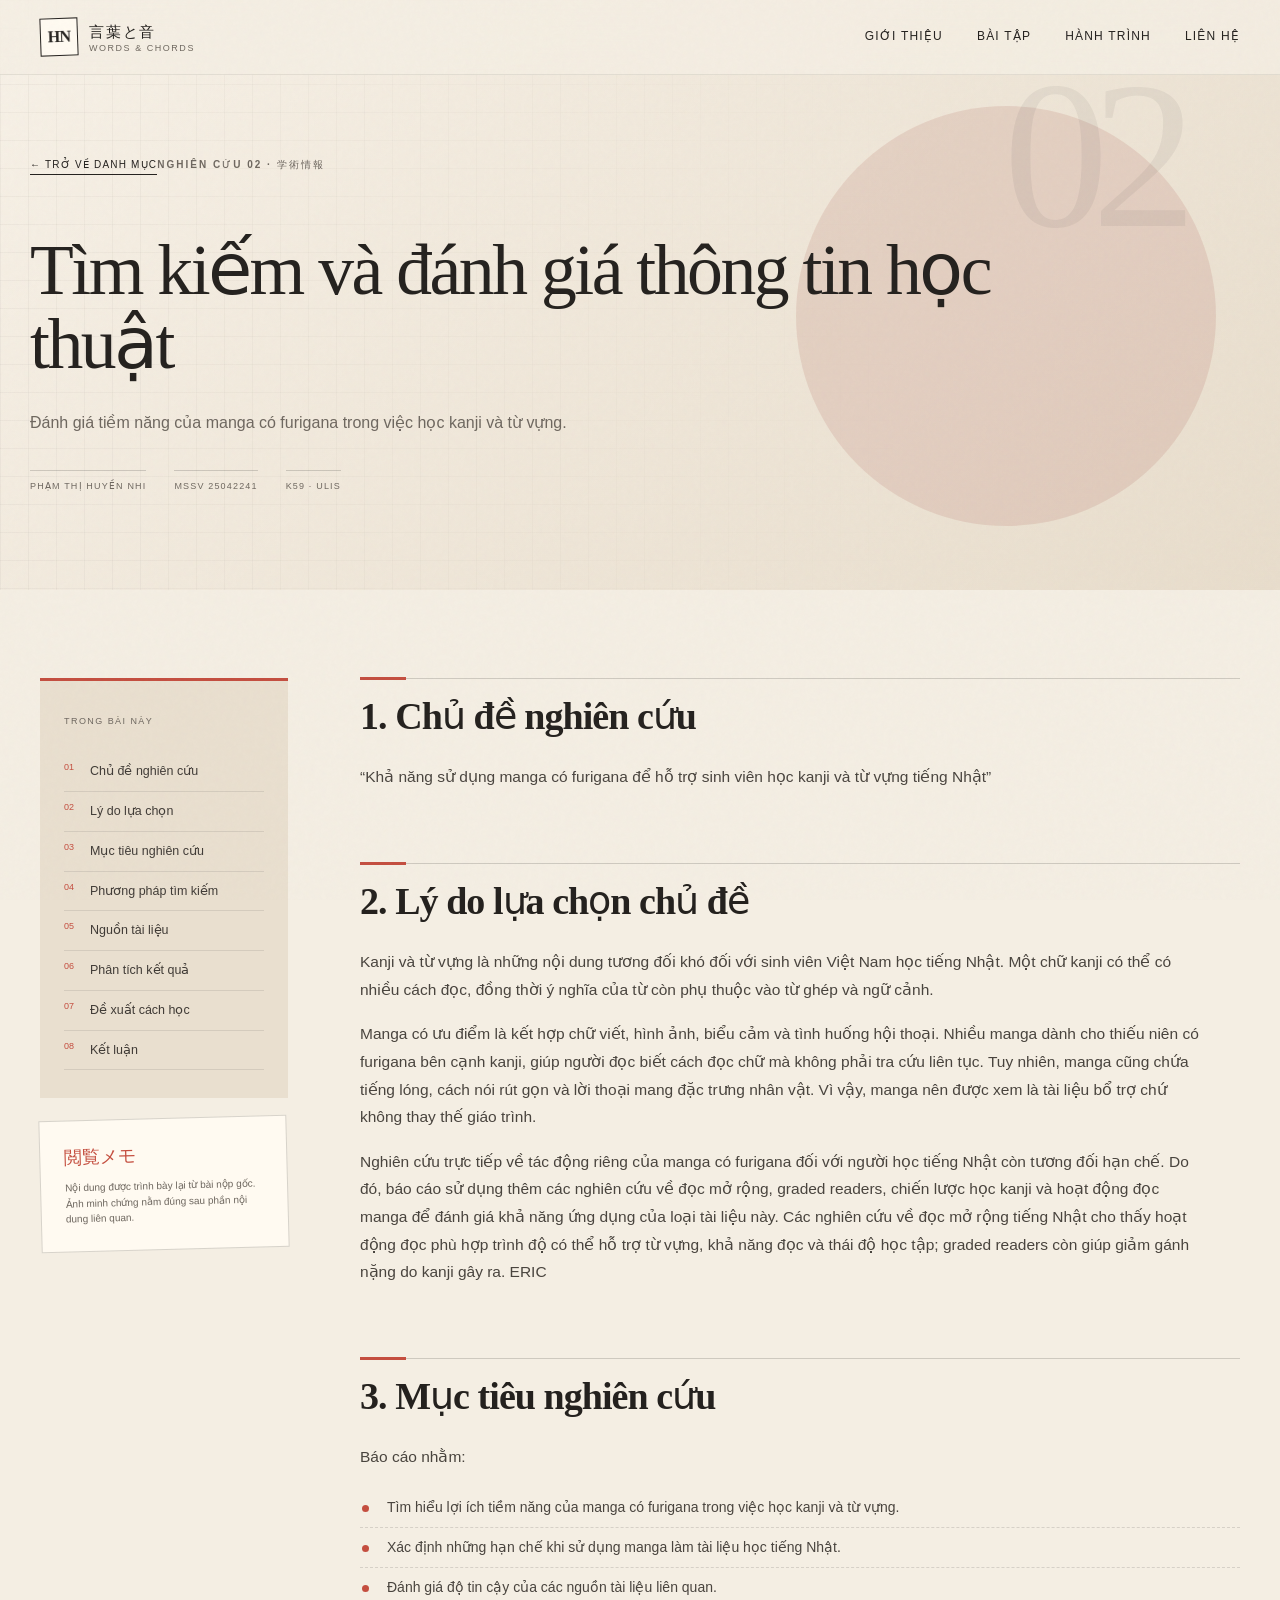
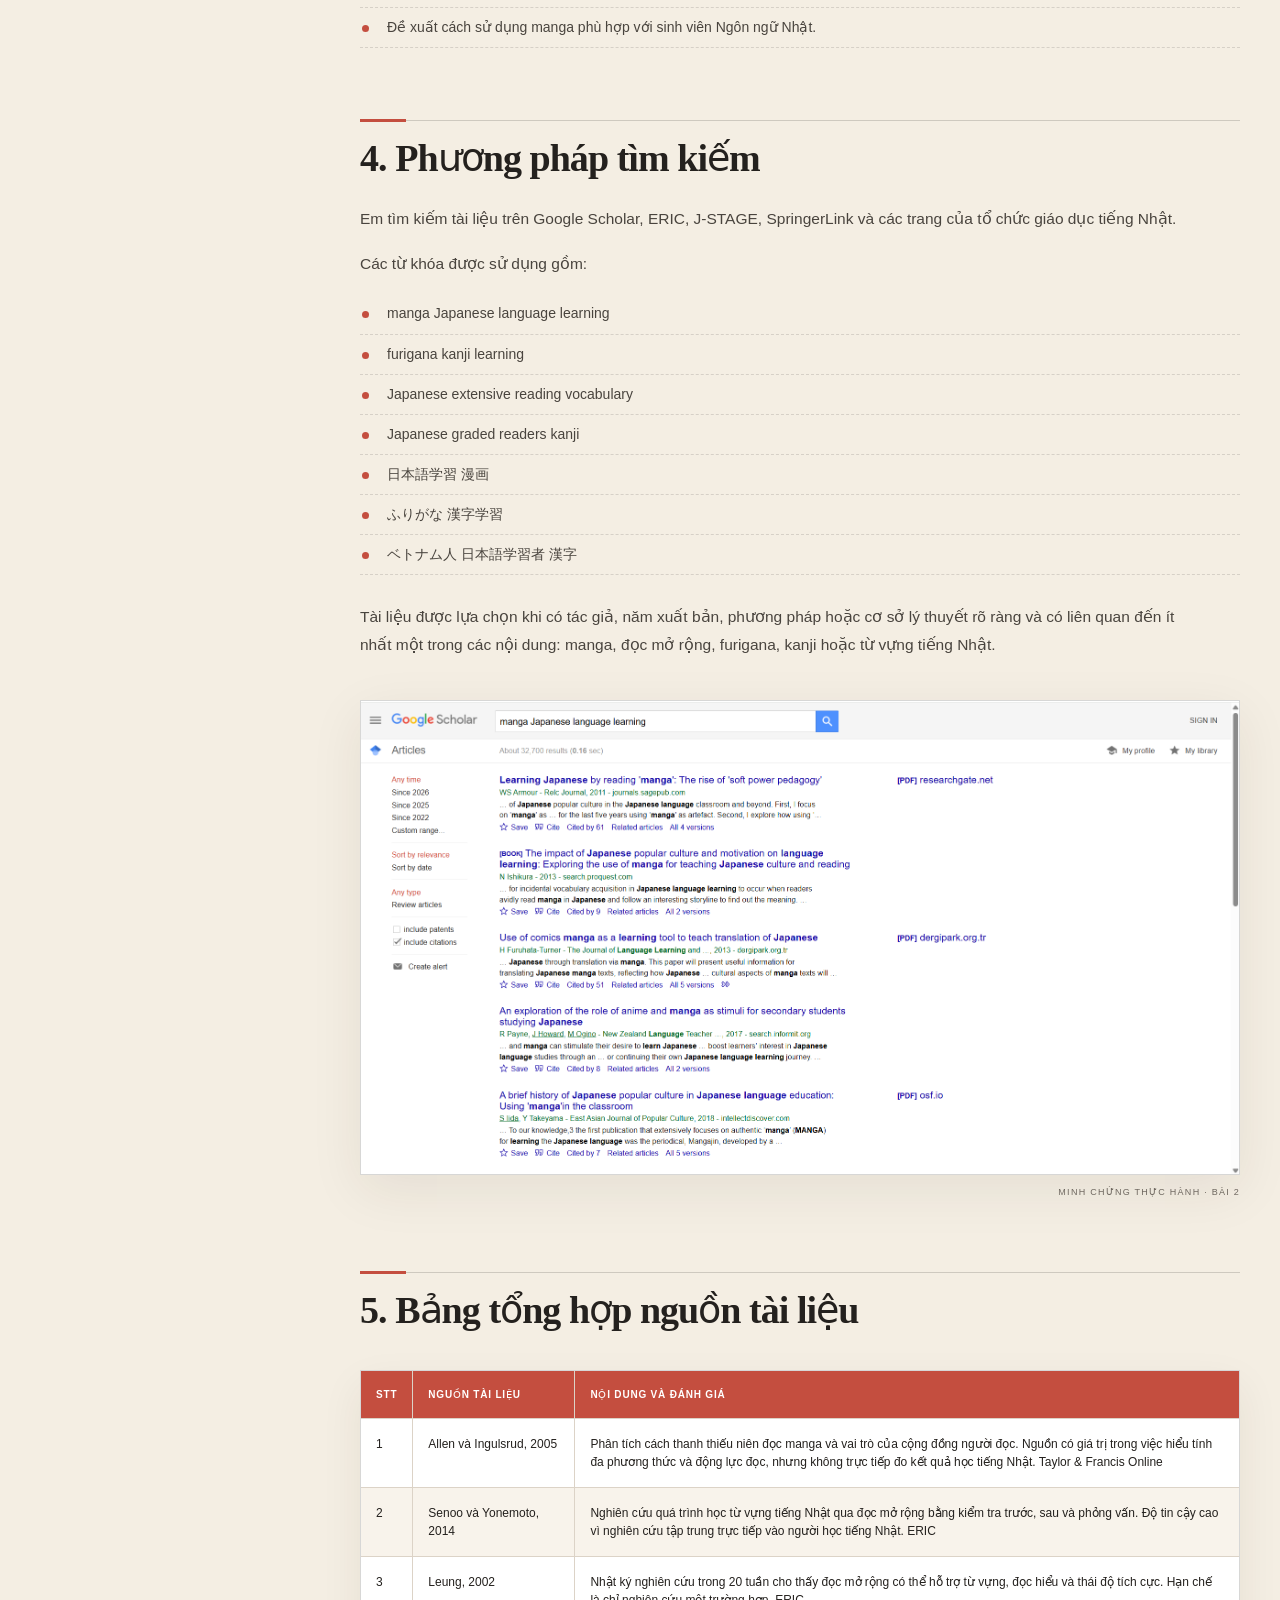
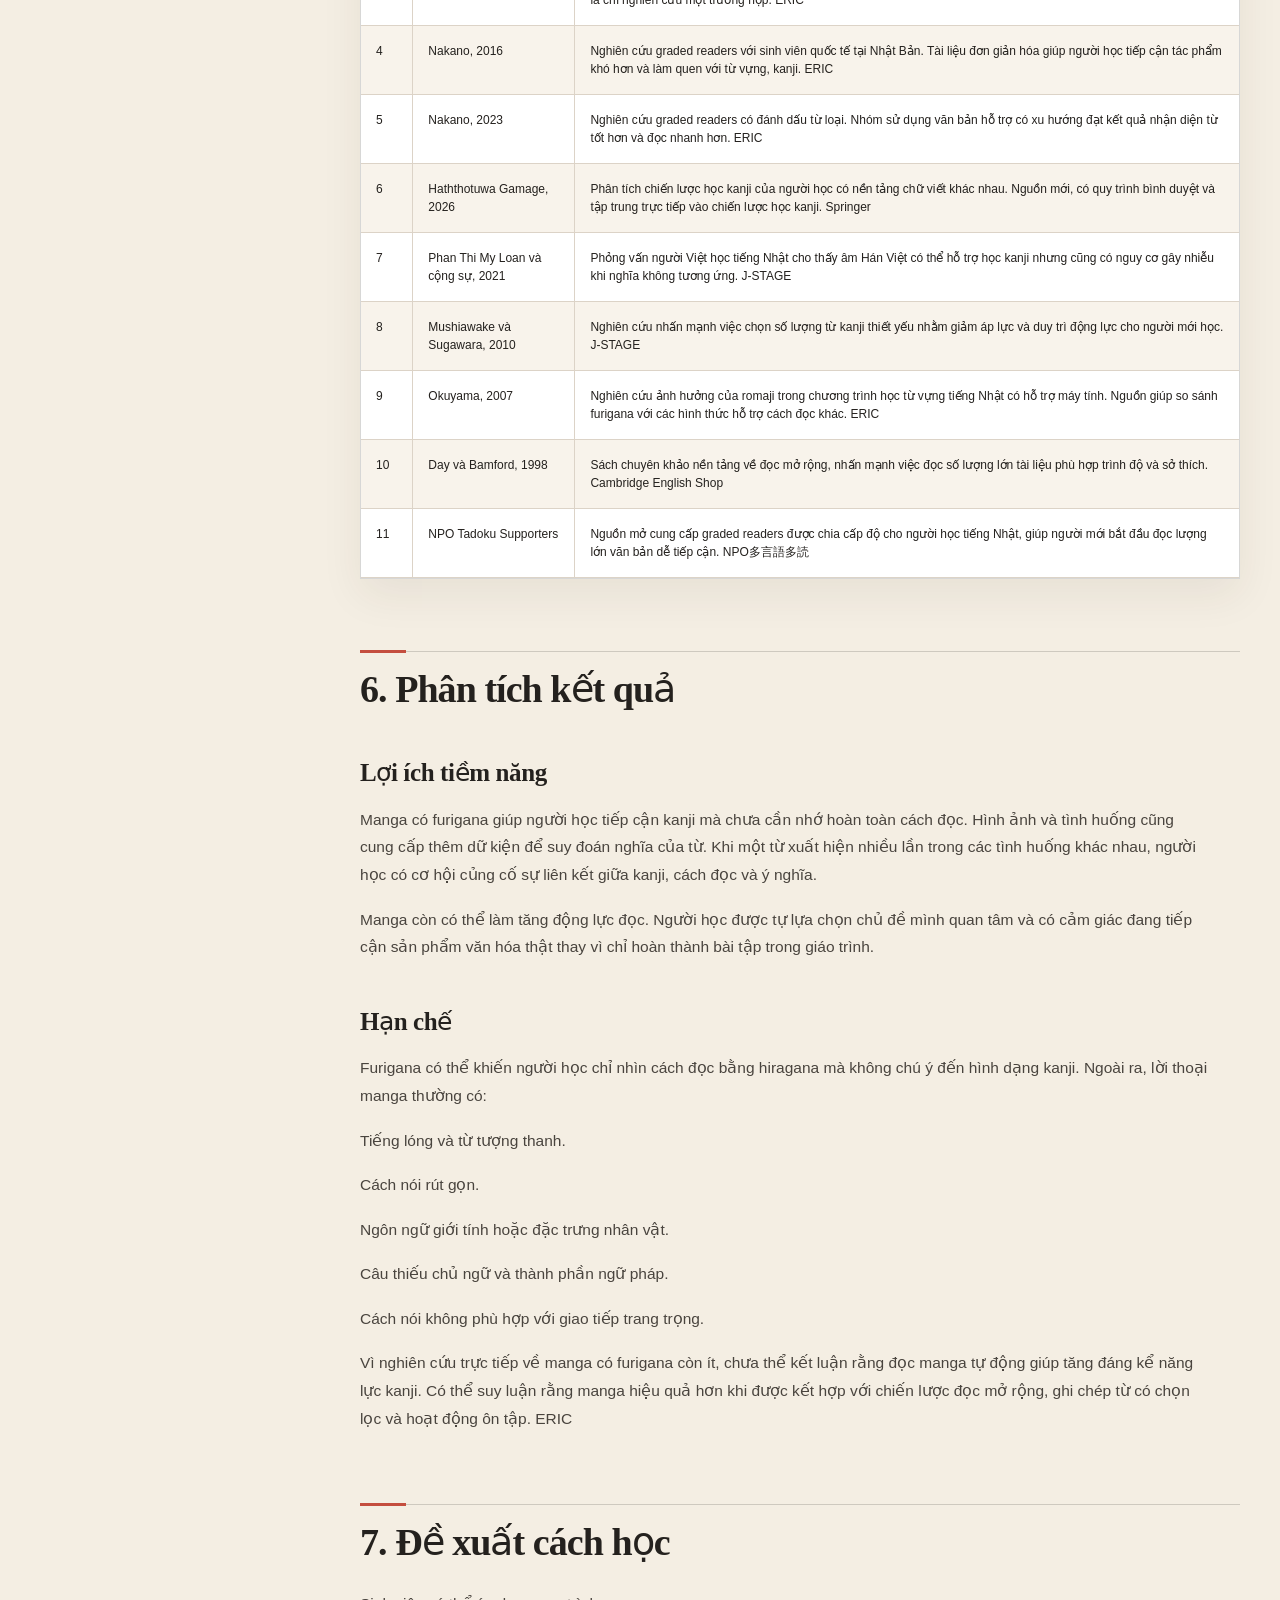
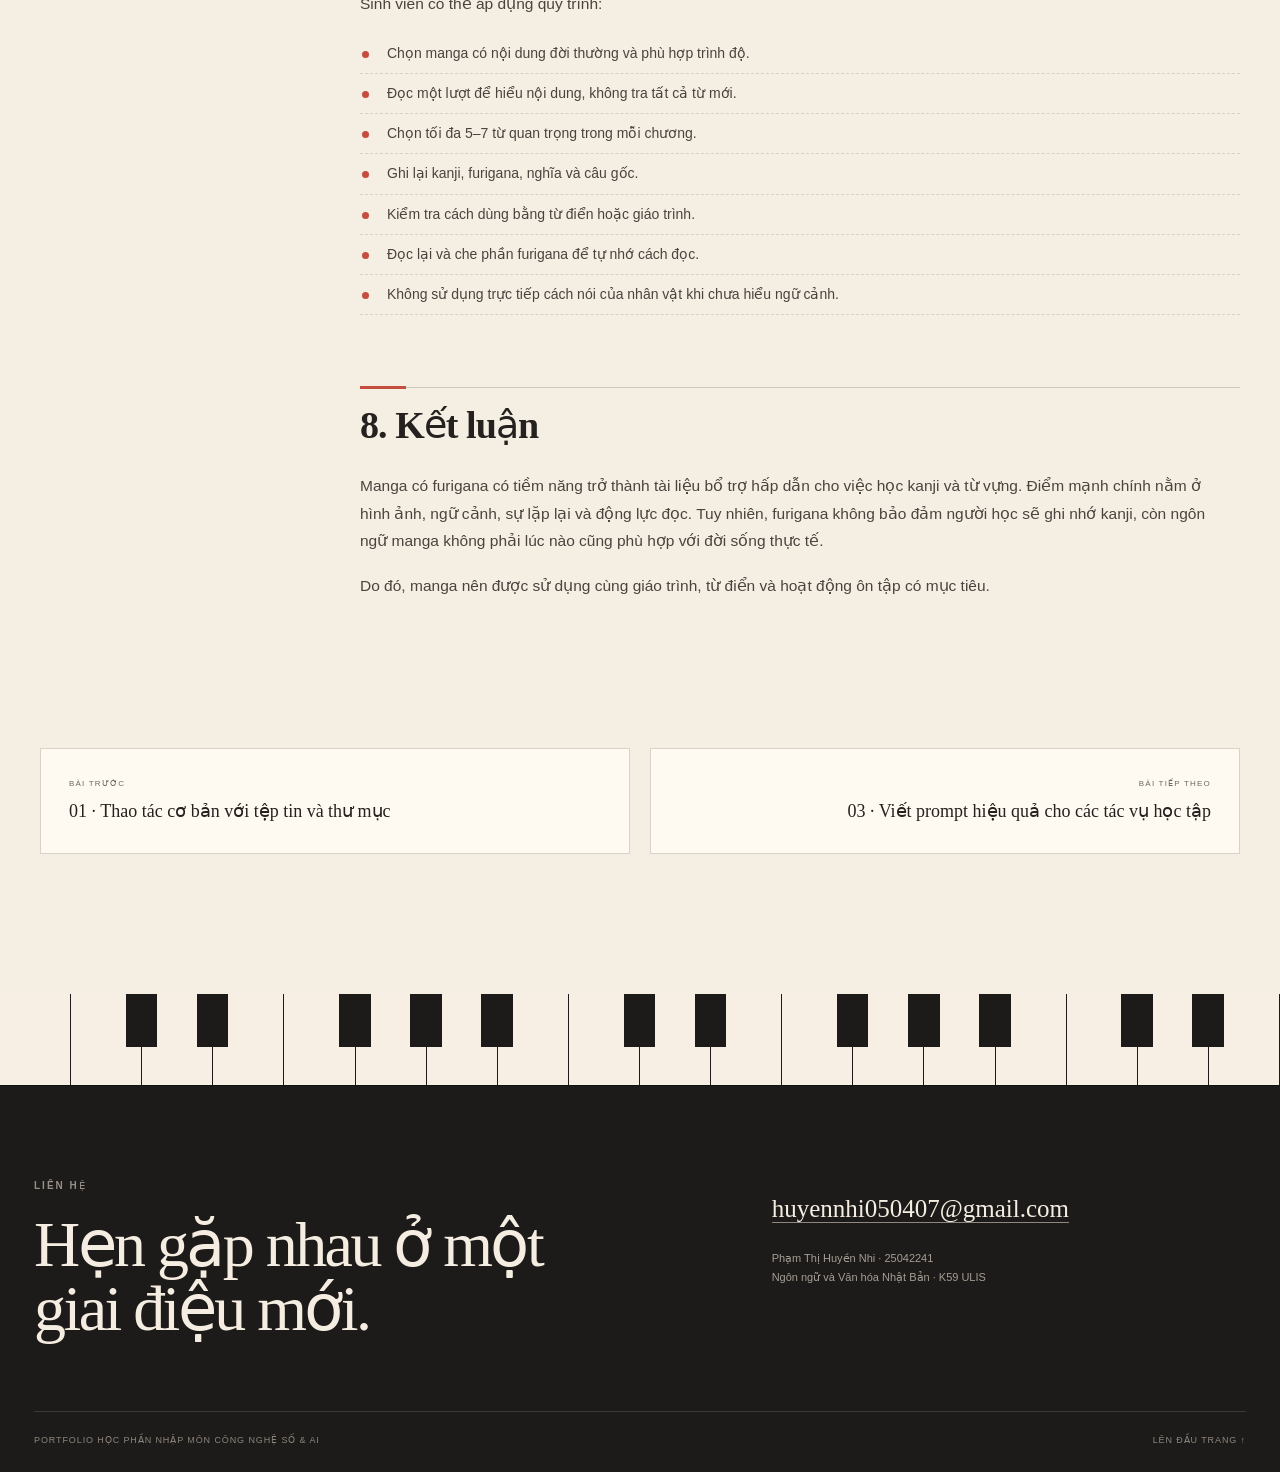
==== commit 13083941: "Fix font" ====
--- a/bai-2/index.html
+++ b/bai-2/index.html
@@ -1,13 +1,14 @@
-<!doctype html><html lang="vi"><head><meta charset="utf-8"><meta name="viewport" content="width=device-width,initial-scale=1"><meta name="description" content="Portfolio học tập của Phạm Thị Huyền Nhi, sinh viên Ngôn ngữ và Văn hóa Nhật Bản, K59 ULIS."><meta name="theme-color" content="#f4eee3"><title>Tìm kiếm và đánh giá thông tin học thuật</title><link rel="icon" href="../assets/favicon.svg" type="image/svg+xml"><link rel="stylesheet" href="../assets/css/styles.css"><script defer src="../assets/js/main.js"></script></head><body id="top"><header class="site-header"><div class="nav-shell"><a class="brand" href="../index.html" aria-label="Về trang chủ"><span class="brand-mark">HN</span><span><b>言葉と音</b><small>words &amp; chords</small></span></a><nav class="desktop-nav" aria-label="Điều hướng chính"><a href="../index.html#about">Giới thiệu</a><a href="../index.html#projects">Bài tập</a><a href="../index.html#journey">Hành trình</a><a href="../index.html#contact">Liên hệ</a></nav><button class="menu-button" type="button" aria-expanded="false" aria-controls="mobile-menu"><span></span><span></span></button></div><div id="mobile-menu" class="mobile-menu" hidden><a href="../index.html#about">Giới thiệu</a><a href="../index.html#projects">Bài tập</a><a href="../index.html#journey">Hành trình</a><a href="../index.html#contact">Liên hệ</a></div></header>
+<!DOCTYPE html>
+<html lang="vi"><head><meta charset="utf-8"/><meta content="width=device-width,initial-scale=1" name="viewport"/><meta content="Portfolio học tập của Phạm Thị Huyền Nhi, sinh viên Ngôn ngữ và Văn hóa Nhật Bản, K59 ULIS." name="description"/><meta content="#f4eee3" name="theme-color"/><title>Tìm kiếm và đánh giá thông tin học thuật</title><link href="../assets/favicon.svg" rel="icon" type="image/svg+xml"/><link href="../assets/css/styles.css" rel="stylesheet"/><script defer="" src="../assets/js/main.js"></script></head><body id="top"><header class="site-header"><div class="nav-shell"><a aria-label="Về trang chủ" class="brand" href="../index.html"><span class="brand-mark">HN</span><span><b>言葉と音</b><small>words &amp; chords</small></span></a><nav aria-label="Điều hướng chính" class="desktop-nav"><a href="../index.html#about">Giới thiệu</a><a href="../index.html#projects">Bài tập</a><a href="../index.html#journey">Hành trình</a><a href="../index.html#contact">Liên hệ</a></nav><button aria-controls="mobile-menu" aria-expanded="false" class="menu-button" type="button"><span></span><span></span></button></div><div class="mobile-menu" hidden="" id="mobile-menu"><a href="../index.html#about">Giới thiệu</a><a href="../index.html#projects">Bài tập</a><a href="../index.html#journey">Hành trình</a><a href="../index.html#contact">Liên hệ</a></div></header>
 <main class="project-page accent-vermilion">
 <section class="project-hero"><div class="paper-grid"></div><div class="project-hero-inner"><a class="back-link" href="../index.html#projects">← Trở về danh mục</a><div class="project-number">02</div><span class="section-kicker">Nghiên cứu 02 · 学術情報</span><h1>Tìm kiếm và đánh giá thông tin học thuật</h1><p>Đánh giá tiềm năng của manga có furigana trong việc học kanji và từ vựng.</p><div class="project-meta"><span>Phạm Thị Huyền Nhi</span><span>MSSV 25042241</span><span>K59 · ULIS</span></div></div></section>
-<section class="article-layout"><aside class="article-aside"><div class="toc-card"><span class="toc-label">Trong bài này</span><ol><li>1. Chủ đề nghiên cứu</li><li>2. Lý do lựa chọn chủ đề</li><li>3. Mục tiêu nghiên cứu</li><li>4. Phương pháp tìm kiếm</li><li>5. Bảng tổng hợp nguồn tài liệu</li><li>6. Phân tích kết quả</li><li>7. Đề xuất cách học</li><li>8. Kết luận</li></ol></div><div class="note-card"><span>閲覧メモ</span><p>Nội dung được trình bày lại từ bài nộp gốc. Ảnh minh chứng nằm đúng sau phần nội dung liên quan.</p></div></aside><article class="article-content"><h2>1. Chủ đề nghiên cứu</h2>
+<section class="article-layout"><aside class="article-aside"><div class="toc-card"><span class="toc-label">Trong bài này</span><ol><li><a href="#section-1">Chủ đề nghiên cứu</a></li><li><a href="#section-2">Lý do lựa chọn</a></li><li><a href="#section-3">Mục tiêu nghiên cứu</a></li><li><a href="#section-4">Phương pháp tìm kiếm</a></li><li><a href="#section-5">Nguồn tài liệu</a></li><li><a href="#section-6">Phân tích kết quả</a></li><li><a href="#section-7">Đề xuất cách học</a></li><li><a href="#section-8">Kết luận</a></li></ol></div><div class="note-card"><span>閲覧メモ</span><p>Nội dung được trình bày lại từ bài nộp gốc. Ảnh minh chứng nằm đúng sau phần nội dung liên quan.</p></div></aside><article class="article-content"><h2 id="section-1">1. Chủ đề nghiên cứu</h2>
 <p>“Khả năng sử dụng manga có furigana để hỗ trợ sinh viên học kanji và từ vựng tiếng Nhật”</p>
-<h2>2. Lý do lựa chọn chủ đề</h2>
+<h2 id="section-2">2. Lý do lựa chọn chủ đề</h2>
 <p>Kanji và từ vựng là những nội dung tương đối khó đối với sinh viên Việt Nam học tiếng Nhật. Một chữ kanji có thể có nhiều cách đọc, đồng thời ý nghĩa của từ còn phụ thuộc vào từ ghép và ngữ cảnh.</p>
 <p>Manga có ưu điểm là kết hợp chữ viết, hình ảnh, biểu cảm và tình huống hội thoại. Nhiều manga dành cho thiếu niên có furigana bên cạnh kanji, giúp người đọc biết cách đọc chữ mà không phải tra cứu liên tục. Tuy nhiên, manga cũng chứa tiếng lóng, cách nói rút gọn và lời thoại mang đặc trưng nhân vật. Vì vậy, manga nên được xem là tài liệu bổ trợ chứ không thay thế giáo trình.</p>
 <p>Nghiên cứu trực tiếp về tác động riêng của manga có furigana đối với người học tiếng Nhật còn tương đối hạn chế. Do đó, báo cáo sử dụng thêm các nghiên cứu về đọc mở rộng, graded readers, chiến lược học kanji và hoạt động đọc manga để đánh giá khả năng ứng dụng của loại tài liệu này. Các nghiên cứu về đọc mở rộng tiếng Nhật cho thấy hoạt động đọc phù hợp trình độ có thể hỗ trợ từ vựng, khả năng đọc và thái độ học tập; graded readers còn giúp giảm gánh nặng do kanji gây ra. ERIC</p>
-<h2>3. Mục tiêu nghiên cứu</h2>
+<h2 id="section-3">3. Mục tiêu nghiên cứu</h2>
 <p>Báo cáo nhằm:</p>
 <ul class="article-list">
 <li>Tìm hiểu lợi ích tiềm năng của manga có furigana trong việc học kanji và từ vựng.</li>
@@ -15,7 +16,7 @@
 <li>Đánh giá độ tin cậy của các nguồn tài liệu liên quan.</li>
 <li>Đề xuất cách sử dụng manga phù hợp với sinh viên Ngôn ngữ Nhật.</li>
 </ul>
-<h2>4. Phương pháp tìm kiếm</h2>
+<h2 id="section-4">4. Phương pháp tìm kiếm</h2>
 <p>Em tìm kiếm tài liệu trên Google Scholar, ERIC, J-STAGE, SpringerLink và các trang của tổ chức giáo dục tiếng Nhật.</p>
 <p>Các từ khóa được sử dụng gồm:</p>
 <ul class="article-list">
@@ -28,9 +29,9 @@
 <li>ベトナム人 日本語学習者 漢字</li>
 </ul>
 <p>Tài liệu được lựa chọn khi có tác giả, năm xuất bản, phương pháp hoặc cơ sở lý thuyết rõ ràng và có liên quan đến ít nhất một trong các nội dung: manga, đọc mở rộng, furigana, kanji hoặc từ vựng tiếng Nhật.</p>
-<figure class="evidence"><button class="image-zoom" type="button" data-image="../assets/images/projects/bai-2-01.png" aria-label="Mở ảnh minh chứng"><img src="../assets/images/projects/bai-2-01.png" alt="Minh chứng thực hành Bài 2" loading="lazy"></button><figcaption>Minh chứng thực hành · Bài 2</figcaption></figure>
-<h2>5. Bảng tổng hợp nguồn tài liệu</h2>
-<div class="table-scroll" role="region" aria-label="Bảng nội dung" tabindex="0"><table><thead><tr><th>STT</th><th>Nguồn tài liệu</th><th>Nội dung và đánh giá</th></tr></thead><tbody>
+<figure class="evidence"><button aria-label="Mở ảnh minh chứng" class="image-zoom" data-image="../assets/images/projects/bai-2-01.png" type="button"><img alt="Minh chứng thực hành Bài 2" loading="lazy" src="../assets/images/projects/bai-2-01.png"/></button><figcaption>Minh chứng thực hành · Bài 2</figcaption></figure>
+<h2 id="section-5">5. Bảng tổng hợp nguồn tài liệu</h2>
+<div aria-label="Bảng nội dung" class="table-scroll" role="region" tabindex="0"><table><thead><tr><th>STT</th><th>Nguồn tài liệu</th><th>Nội dung và đánh giá</th></tr></thead><tbody>
 <tr><td>1</td><td>Allen và Ingulsrud, 2005</td><td>Phân tích cách thanh thiếu niên đọc manga và vai trò của cộng đồng người đọc. Nguồn có giá trị trong việc hiểu tính đa phương thức và động lực đọc, nhưng không trực tiếp đo kết quả học tiếng Nhật. Taylor &amp; Francis Online</td></tr>
 <tr><td>2</td><td>Senoo và Yonemoto, 2014</td><td>Nghiên cứu quá trình học từ vựng tiếng Nhật qua đọc mở rộng bằng kiểm tra trước, sau và phỏng vấn. Độ tin cậy cao vì nghiên cứu tập trung trực tiếp vào người học tiếng Nhật. ERIC</td></tr>
 <tr><td>3</td><td>Leung, 2002</td><td>Nhật ký nghiên cứu trong 20 tuần cho thấy đọc mở rộng có thể hỗ trợ từ vựng, đọc hiểu và thái độ tích cực. Hạn chế là chỉ nghiên cứu một trường hợp. ERIC</td></tr>
@@ -43,7 +44,7 @@
 <tr><td>10</td><td>Day và Bamford, 1998</td><td>Sách chuyên khảo nền tảng về đọc mở rộng, nhấn mạnh việc đọc số lượng lớn tài liệu phù hợp trình độ và sở thích. Cambridge English Shop</td></tr>
 <tr><td>11</td><td>NPO Tadoku Supporters</td><td>Nguồn mở cung cấp graded readers được chia cấp độ cho người học tiếng Nhật, giúp người mới bắt đầu đọc lượng lớn văn bản dễ tiếp cận. NPO多言語多読</td></tr>
 </tbody></table></div>
-<h2>6. Phân tích kết quả</h2>
+<h2 id="section-6">6. Phân tích kết quả</h2>
 <h3>Lợi ích tiềm năng</h3>
 <p>Manga có furigana giúp người học tiếp cận kanji mà chưa cần nhớ hoàn toàn cách đọc. Hình ảnh và tình huống cũng cung cấp thêm dữ kiện để suy đoán nghĩa của từ. Khi một từ xuất hiện nhiều lần trong các tình huống khác nhau, người học có cơ hội củng cố sự liên kết giữa kanji, cách đọc và ý nghĩa.</p>
 <p>Manga còn có thể làm tăng động lực đọc. Người học được tự lựa chọn chủ đề mình quan tâm và có cảm giác đang tiếp cận sản phẩm văn hóa thật thay vì chỉ hoàn thành bài tập trong giáo trình.</p>
@@ -55,7 +56,7 @@
 <p>Câu thiếu chủ ngữ và thành phần ngữ pháp.</p>
 <p>Cách nói không phù hợp với giao tiếp trang trọng.</p>
 <p>Vì nghiên cứu trực tiếp về manga có furigana còn ít, chưa thể kết luận rằng đọc manga tự động giúp tăng đáng kể năng lực kanji. Có thể suy luận rằng manga hiệu quả hơn khi được kết hợp với chiến lược đọc mở rộng, ghi chép từ có chọn lọc và hoạt động ôn tập. ERIC</p>
-<h2>7. Đề xuất cách học</h2>
+<h2 id="section-7">7. Đề xuất cách học</h2>
 <p>Sinh viên có thể áp dụng quy trình:</p>
 <ul class="article-list">
 <li>Chọn manga có nội dung đời thường và phù hợp trình độ.</li>
@@ -66,8 +67,8 @@
 <li>Đọc lại và che phần furigana để tự nhớ cách đọc.</li>
 <li>Không sử dụng trực tiếp cách nói của nhân vật khi chưa hiểu ngữ cảnh.</li>
 </ul>
-<h2>8. Kết luận</h2>
+<h2 id="section-8">8. Kết luận</h2>
 <p>Manga có furigana có tiềm năng trở thành tài liệu bổ trợ hấp dẫn cho việc học kanji và từ vựng. Điểm mạnh chính nằm ở hình ảnh, ngữ cảnh, sự lặp lại và động lực đọc. Tuy nhiên, furigana không bảo đảm người học sẽ ghi nhớ kanji, còn ngôn ngữ manga không phải lúc nào cũng phù hợp với đời sống thực tế.</p>
 <p>Do đó, manga nên được sử dụng cùng giáo trình, từ điển và hoạt động ôn tập có mục tiêu.</p></article></section>
-<nav class="project-pagination" aria-label="Chuyển bài"><a href="../bai-1/"><small>Bài trước</small><strong>01 · Thao tác cơ bản với tệp tin và thư mục</strong></a><a href="../bai-3/"><small>Bài tiếp theo</small><strong>03 · Viết prompt hiệu quả cho các tác vụ học tập</strong></a></nav>
-</main><footer class="site-footer" id="contact"><div class="piano-keys" aria-hidden="true"><i></i><i></i><i></i><i></i><i></i><i></i><i></i><i></i><i></i><i></i><i></i><i></i><i></i><i></i><i></i><i></i><i></i><i></i></div><div class="footer-grid"><div><span class="section-kicker">Liên hệ</span><h2>Hẹn gặp nhau ở một<br>giai điệu mới.</h2></div><div class="footer-contact"><a href="mailto:huyennhi050407@gmail.com">huyennhi050407@gmail.com</a><p>Phạm Thị Huyền Nhi · 25042241<br>Ngôn ngữ và Văn hóa Nhật Bản · K59 ULIS</p></div></div><div class="footer-bottom"><span>Portfolio học phần Nhập môn Công nghệ số &amp; AI</span><a href="#top">Lên đầu trang ↑</a></div></footer><div class="lightbox" role="dialog" aria-modal="true" aria-label="Xem ảnh" hidden><button class="lightbox-close" aria-label="Đóng ảnh">×</button><img alt="Ảnh minh chứng phóng lớn"></div></body></html>+<nav aria-label="Chuyển bài" class="project-pagination"><a href="../bai-1/"><small>Bài trước</small><strong>01 · Thao tác cơ bản với tệp tin và thư mục</strong></a><a href="../bai-3/"><small>Bài tiếp theo</small><strong>03 · Viết prompt hiệu quả cho các tác vụ học tập</strong></a></nav>
+</main><footer class="site-footer" id="contact"><div aria-hidden="true" class="piano-keys"><i></i><i></i><i></i><i></i><i></i><i></i><i></i><i></i><i></i><i></i><i></i><i></i><i></i><i></i><i></i><i></i><i></i><i></i></div><div class="footer-grid"><div><span class="section-kicker">Liên hệ</span><h2>Hẹn gặp nhau ở một<br/>giai điệu mới.</h2></div><div class="footer-contact"><a href="mailto:huyennhi050407@gmail.com">huyennhi050407@gmail.com</a><p>Phạm Thị Huyền Nhi · 25042241<br/>Ngôn ngữ và Văn hóa Nhật Bản · K59 ULIS</p></div></div><div class="footer-bottom"><span>Portfolio học phần Nhập môn Công nghệ số &amp; AI</span><a href="#top">Lên đầu trang ↑</a></div></footer><div aria-label="Xem ảnh" aria-modal="true" class="lightbox" hidden="" role="dialog"><button aria-label="Đóng ảnh" class="lightbox-close">×</button><img alt="Ảnh minh chứng phóng lớn"/></div></body></html>
--- a/assets/css/styles.css
+++ b/assets/css/styles.css
@@ -11,9 +11,9 @@
   --blue:#567ba8;
   --red:#a8443d;
   --shadow:0 22px 60px rgba(51,40,28,.12);
-  --serif:ui-serif,Georgia,"Times New Roman","Noto Serif","Noto Serif JP",serif;
-  --sans:ui-sans-serif,-apple-system,BlinkMacSystemFont,"Segoe UI","Noto Sans","Noto Sans JP",Arial,sans-serif;
-  --hand:"Segoe Print","Bradley Hand","Comic Sans MS",cursive;
+  --serif:"Times New Roman","Yu Mincho","Hiragino Mincho ProN","Noto Serif CJK JP",serif;
+  --sans:Arial,"Segoe UI","Yu Gothic",Meiryo,sans-serif;
+  --hand:"Times New Roman","Yu Mincho","Hiragino Mincho ProN",serif;
 }
 *{box-sizing:border-box}
 html{scroll-behavior:smooth}
@@ -45,7 +45,7 @@
 /* shared */
 .section{padding:130px max(34px,calc((100vw - 1340px)/2))}
 .section-kicker{display:inline-block;font-size:10px;letter-spacing:.2em;text-transform:uppercase;color:var(--muted);font-weight:700;margin-bottom:18px}
-.section-heading h2{font:400 clamp(44px,5.4vw,78px)/.98 var(--serif);letter-spacing:-.055em;margin:0}
+.section-heading h2{font:400 clamp(40px,4.8vw,66px)/1.02 var(--serif);letter-spacing:-.04em;margin:0}
 .section-heading h2 em{font-weight:400;color:var(--verm)}
 .section-heading.split{display:grid;grid-template-columns:1.1fr .7fr;gap:70px;align-items:end;margin-bottom:66px}
 .section-heading.split p{font-size:15px;color:var(--muted);max-width:540px;margin:0 0 4px}
@@ -66,8 +66,8 @@
 .tiny-note::before{content:"";position:absolute;width:52px;height:15px;background:rgba(188,152,110,.38);top:-8px;left:45px;transform:rotate(3deg)}
 .tiny-note span,.tiny-note small{display:block}.tiny-note span{font-size:15px}.tiny-note small{font-size:9px;color:var(--muted)}
 .hero-copy>.section-kicker{margin-top:85px}
-.hero h1{font:400 clamp(62px,7vw,112px)/.76 var(--serif);letter-spacing:-.075em;margin:0 0 36px;max-width:620px}
-.hero h1 span{display:block;font:400 clamp(19px,2vw,30px)/1 var(--hand);letter-spacing:.01em;margin:0 0 16px 8px;color:var(--verm);transform:rotate(-2deg);transform-origin:left}
+.hero h1{font:400 clamp(58px,6.2vw,94px)/.86 var(--serif);letter-spacing:-.045em;margin:0 0 32px;max-width:620px;overflow-wrap:normal;word-break:keep-all}
+.hero h1 span{display:block;font:italic 400 clamp(18px,1.8vw,27px)/1.1 var(--serif);letter-spacing:.01em;margin:0 0 14px 6px;color:var(--verm);transform:rotate(-1deg);transform-origin:left}
 .hero-lede{max-width:520px;font-size:17px;line-height:1.75;margin:0 0 32px;color:#4e4943}
 .hero-lede em{font-family:var(--serif);font-size:1.12em;color:var(--ink)}
 .hero-actions{display:flex;gap:14px;flex-wrap:wrap}
@@ -146,13 +146,13 @@
 .project-hero::after{content:"";position:absolute;width:420px;height:420px;border-radius:50%;background:var(--accent);opacity:.14;right:5%;top:18%;filter:saturate(.7)}
 .paper-grid{position:absolute;inset:0;background:linear-gradient(rgba(36,33,30,.035) 1px,transparent 1px),linear-gradient(90deg,rgba(36,33,30,.035) 1px,transparent 1px);background-size:28px 28px;mask-image:linear-gradient(90deg,black,transparent 74%)}
 .project-hero-inner{position:relative;z-index:2;max-width:1020px}.back-link{display:inline-block;font-size:10px;letter-spacing:.12em;text-transform:uppercase;margin-bottom:58px;border-bottom:1px solid var(--ink)}
-.project-number{position:absolute;right:-130px;top:-100px;font:210px/1 var(--serif);color:rgba(36,33,30,.06);letter-spacing:-.08em}.project-hero h1{font:400 clamp(54px,7vw,94px)/.98 var(--serif);letter-spacing:-.055em;margin:0;max-width:1000px}.project-hero p{font-size:16px;color:var(--muted);max-width:660px;margin:28px 0 34px}.project-meta{display:flex;gap:28px;flex-wrap:wrap;font-size:9px;text-transform:uppercase;letter-spacing:.13em;color:var(--muted)}.project-meta span{padding:8px 0;border-top:1px solid var(--line)}
-.article-layout{max-width:1260px;margin:auto;padding:100px 30px 140px;display:grid;grid-template-columns:265px minmax(0,1fr);gap:80px;align-items:start}
-.article-aside{position:sticky;top:105px}.toc-card{border-top:3px solid var(--accent);background:#e9dfcf;padding:25px 24px 28px}.toc-label{font-size:9px;text-transform:uppercase;letter-spacing:.16em;color:var(--muted)}.toc-card ol{padding:0;margin:20px 0 0;list-style:none;counter-reset:toc}.toc-card li{counter-increment:toc;font:13px/1.35 var(--serif);padding:9px 0 9px 26px;border-bottom:1px solid rgba(36,33,30,.1);position:relative}.toc-card li::before{content:counter(toc,decimal-leading-zero);position:absolute;left:0;top:10px;font:9px var(--sans);color:var(--accent)}
+.project-number{position:absolute;right:-130px;top:-100px;font:210px/1 var(--serif);color:rgba(36,33,30,.06);letter-spacing:-.08em}.project-hero h1{font:400 clamp(44px,5.6vw,72px)/1.04 var(--serif);letter-spacing:-.035em;margin:0;max-width:1000px}.project-hero p{font-size:16px;color:var(--muted);max-width:660px;margin:28px 0 34px}.project-meta{display:flex;gap:28px;flex-wrap:wrap;font-size:9px;text-transform:uppercase;letter-spacing:.13em;color:var(--muted)}.project-meta span{padding:8px 0;border-top:1px solid var(--line)}
+.article-layout{max-width:1260px;margin:auto;padding:88px 30px 132px;display:grid;grid-template-columns:248px minmax(0,1fr);gap:72px;align-items:start}
+.article-aside{position:sticky;top:105px}.toc-card{border-top:3px solid var(--accent);background:#e9dfcf;padding:25px 24px 28px}.toc-label{font-size:9px;text-transform:uppercase;letter-spacing:.16em;color:var(--muted)}.toc-card ol{padding:0;margin:20px 0 0;list-style:none;counter-reset:toc}.toc-card li{counter-increment:toc;font:12.5px/1.5 var(--sans);padding:10px 0 10px 26px;border-bottom:1px solid rgba(36,33,30,.1);position:relative;color:#403b36}.toc-card li::before{content:counter(toc,decimal-leading-zero);position:absolute;left:0;top:10px;font:9px var(--sans);color:var(--accent)}
 .note-card{margin-top:20px;padding:24px;border:1px solid var(--line);transform:rotate(-1.5deg);background:var(--paper-2)}.note-card span{font:18px var(--serif);color:var(--accent)}.note-card p{font-size:10px;color:var(--muted);line-height:1.55;margin:9px 0 0}
-.article-content{min-width:0}.article-content>h2{font:400 clamp(32px,4vw,51px)/1.1 var(--serif);letter-spacing:-.035em;margin:88px 0 28px;padding-top:13px;border-top:1px solid var(--line);position:relative}.article-content>h2:first-child{margin-top:0}.article-content>h2::before{content:"";position:absolute;top:-2px;left:0;width:70px;border-top:3px solid var(--accent)}
-.article-content>h3{font:600 21px/1.3 var(--serif);margin:48px 0 18px}.article-content p{font-size:15px;line-height:1.85;color:#49443e;margin:0 0 18px;max-width:880px}.article-content p.language-block{background:#eee5d7;border-left:3px solid var(--accent);padding:17px 20px;color:var(--ink);font-family:var(--serif);white-space:pre-line}
-.step-heading{display:flex!important;gap:18px;align-items:baseline}.step-heading span{font:13px var(--sans);color:var(--accent);letter-spacing:.14em;min-width:30px}
+.article-content{min-width:0}.article-content>h2{font:600 clamp(27px,3vw,38px)/1.22 var(--serif);letter-spacing:-.025em;margin:72px 0 24px;padding-top:14px;border-top:1px solid var(--line);position:relative}.article-content>h2:first-child{margin-top:0}.article-content>h2::before{content:"";position:absolute;top:-2px;left:0;width:70px;border-top:3px solid var(--accent)}
+.article-content>h3{font:600 clamp(20px,2vw,25px)/1.35 var(--serif);margin:44px 0 16px;letter-spacing:-.015em}.article-content p{font-size:15.5px;line-height:1.78;color:#49443e;margin:0 0 17px;max-width:850px}.article-content p.language-block{background:#eee5d7;border-left:3px solid var(--accent);padding:17px 20px;color:var(--ink);font-family:var(--serif);white-space:pre-line}
+.step-heading{display:flex!important;gap:16px;align-items:flex-start;font-size:clamp(25px,2.5vw,34px)!important;margin-top:58px!important}.step-heading span{display:grid;place-items:center;flex:0 0 36px;height:28px;margin-top:2px;background:color-mix(in srgb,var(--accent) 12%,transparent);border-left:3px solid var(--accent);font:700 11px/1 var(--sans);color:var(--accent);letter-spacing:.08em}
 .day-heading{display:grid!important;grid-template-columns:90px 1fr;gap:18px;padding:19px 22px;background:#e8dece;border:0!important}.day-heading span{font:11px var(--sans);letter-spacing:.1em;color:var(--accent);text-transform:uppercase}
 .article-list{list-style:none;margin:10px 0 28px;padding:0}.article-list li{position:relative;padding:8px 0 8px 27px;border-bottom:1px dashed rgba(36,33,30,.14);font-size:14px;color:#49443e}.article-list li::before{content:"";width:7px;height:7px;border-radius:50%;background:var(--accent);position:absolute;left:2px;top:17px}
 .evidence{margin:42px 0 66px}.image-zoom{display:block;width:100%;padding:0;border:1px solid var(--line);background:#fff;cursor:zoom-in;box-shadow:0 15px 50px rgba(55,43,29,.08);overflow:hidden}.image-zoom img{width:100%;max-height:760px;object-fit:contain;background:#fff;transition:transform .35s}.image-zoom:hover img{transform:scale(1.012)}.evidence figcaption{font-size:9px;letter-spacing:.14em;text-transform:uppercase;color:var(--muted);margin-top:10px;text-align:right}
@@ -171,6 +171,34 @@
   .interest-cards{grid-template-columns:1fr}.interest-card{min-height:240px}.interest-card.tilted{transform:none}.projects-grid{display:block}.project-card{margin:0 0 24px!important}.project-thumb{height:280px}.journey{grid-template-columns:1fr}.journey-visual{min-height:500px}.record{width:340px}.journey-copy{padding-top:20px}.closing-paper{padding:65px 34px}.vertical-jp{right:20px}.footer-grid{grid-template-columns:1fr}.article-layout{grid-template-columns:1fr;padding-top:65px}.article-aside{position:relative;top:auto;display:none}.project-hero{min-height:auto;padding:120px 22px 70px}.project-number{right:-30px;top:-70px;font-size:130px}.project-pagination{grid-template-columns:1fr;margin-bottom:90px}.project-pagination a:last-child{text-align:left}
 }
 @media(max-width:540px){
-  .brand small{display:none}.hero h1{font-size:59px}.hero-lede{font-size:15px}.quick-facts{gap:15px;justify-content:space-between}.quick-facts b{font-size:15px}.hero-collage{min-height:500px}.photo-caption{bottom:25px}.hero-panel{display:block}.panel-heading,.interest-box{grid-column:auto}.interest-box{margin-top:22px}.section-heading h2{font-size:46px}.about-story{padding:32px 25px}.about-story p{font-size:18px}.project-thumb{height:230px}.project-card-copy{padding:24px 21px}.project-card h3{font-size:25px}.journey{padding-left:20px;padding-right:20px}.record{width:280px;left:-10%}.music-note-paper{width:75%;padding:27px 22px}.closing-paper{padding:56px 25px}.vertical-jp{display:none}.footer-contact>a{font-size:18px}.footer-bottom{display:block}.footer-bottom a{display:block;margin-top:10px}.piano-keys{height:70px;margin-bottom:65px}.project-hero h1{font-size:50px}.project-meta{gap:12px}.article-layout{padding-left:18px;padding-right:18px}.article-content>h2{font-size:34px;margin-top:70px}.article-content p{font-size:14px}.evidence{margin:30px 0 50px}.project-pagination{padding:0 18px}
+  .brand small{display:none}.hero h1{font-size:54px}.hero-lede{font-size:15px}.quick-facts{gap:15px;justify-content:space-between}.quick-facts b{font-size:15px}.hero-collage{min-height:500px}.photo-caption{bottom:25px}.hero-panel{display:block}.panel-heading,.interest-box{grid-column:auto}.interest-box{margin-top:22px}.section-heading h2{font-size:46px}.about-story{padding:32px 25px}.about-story p{font-size:18px}.project-thumb{height:230px}.project-card-copy{padding:24px 21px}.project-card h3{font-size:25px}.journey{padding-left:20px;padding-right:20px}.record{width:280px;left:-10%}.music-note-paper{width:75%;padding:27px 22px}.closing-paper{padding:56px 25px}.vertical-jp{display:none}.footer-contact>a{font-size:18px}.footer-bottom{display:block}.footer-bottom a{display:block;margin-top:10px}.piano-keys{height:70px;margin-bottom:65px}.project-hero h1{font-size:43px}.project-meta{gap:12px}.article-layout{padding-left:18px;padding-right:18px}.article-content>h2{font-size:29px;margin-top:58px}.article-content p{font-size:14px}.evidence{margin:30px 0 50px}.project-pagination{padding:0 18px}
 }
 @media(prefers-reduced-motion:reduce){html{scroll-behavior:auto}*,*::before,*::after{animation-duration:.01ms!important;animation-iteration-count:1!important;transition-duration:.01ms!important}.reveal{opacity:1;transform:none}}
+
+
+/* Typography & content hierarchy refinement */
+html{font-synthesis:none}
+body{font-kerning:normal;text-rendering:optimizeLegibility}
+.brand b,.panel-heading span,.quick-facts b,.article-content h2,.article-content h3,.project-hero h1,.section-heading h2{font-variant-ligatures:common-ligatures}
+.toc-card a{display:block;color:inherit;text-decoration:none;transition:color .18s ease,transform .18s ease}
+.toc-card a:hover,.toc-card a:focus-visible{color:var(--accent);transform:translateX(2px)}
+.article-content{font-family:var(--sans)}
+.article-content>h2,.article-content>h3,.article-content blockquote{font-family:var(--serif)}
+.article-content>h2::before{width:46px;border-top-width:3px}
+.article-content>h2.step-heading::before{width:34px}
+.article-content strong{color:var(--ink);font-weight:700}
+.article-content em{font-family:var(--serif)}
+.article-content .lead-copy{font:400 20px/1.65 var(--serif);color:#35312d;border-left:3px solid var(--accent);padding:8px 0 8px 20px;margin-bottom:34px}
+.task-overview{display:grid;grid-template-columns:repeat(3,minmax(0,1fr));gap:14px;margin:22px 0 54px}
+.task-overview article{padding:20px 18px;background:#eee5d7;border-top:3px solid var(--accent);min-height:126px}
+.task-overview small{display:block;color:var(--accent);font:700 10px/1 var(--sans);letter-spacing:.12em;margin-bottom:12px}
+.task-overview h3{font:600 20px/1.3 var(--serif);margin:0}
+.project-intro{padding:22px 24px;background:#eee5d7;border-left:3px solid var(--accent);margin:0 0 42px}
+.project-intro b{display:block;font:600 20px/1.35 var(--serif);margin-bottom:8px}
+.project-intro p{margin:0;font-size:14.5px;line-height:1.7}
+.article-content .step-heading + p{margin-top:-4px}
+@media(max-width:820px){
+  .task-overview{grid-template-columns:1fr}
+  .article-content p{font-size:15px}
+  .project-hero h1{font-size:clamp(40px,10vw,58px)}
+}
